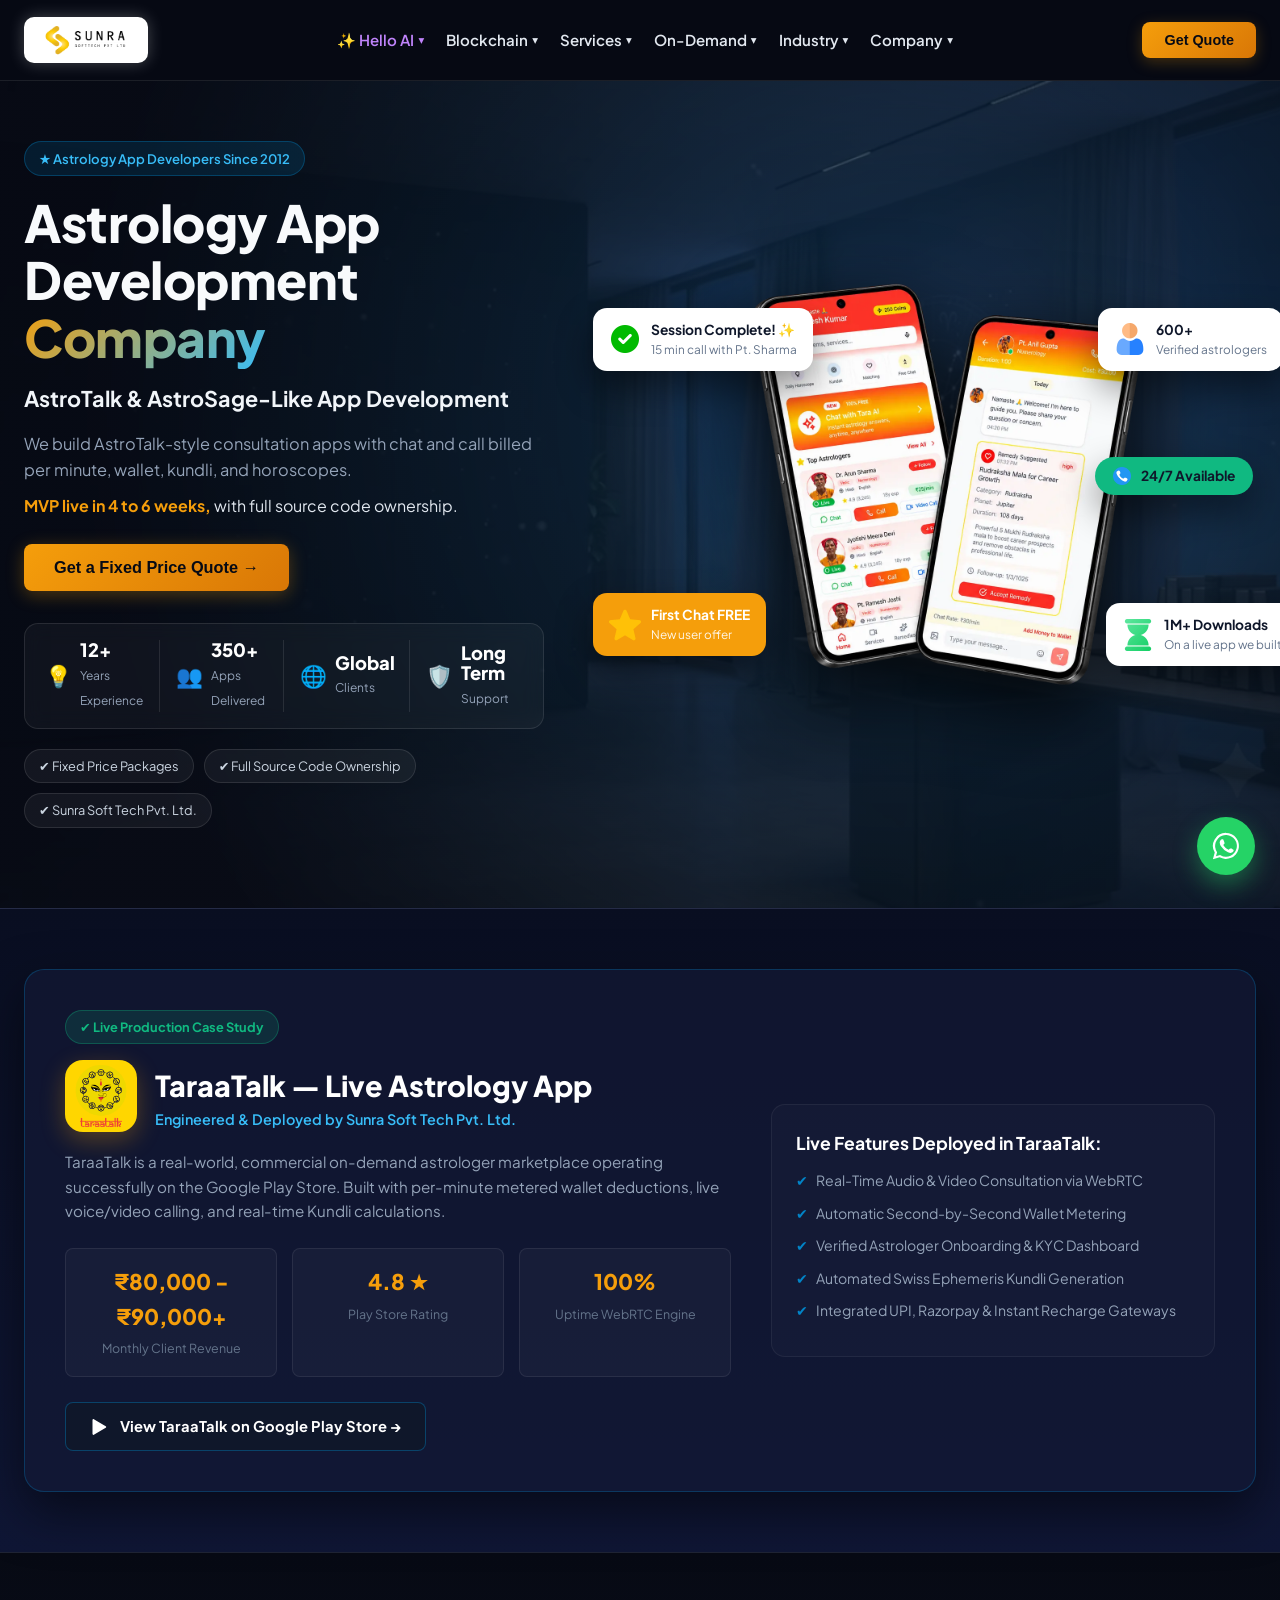
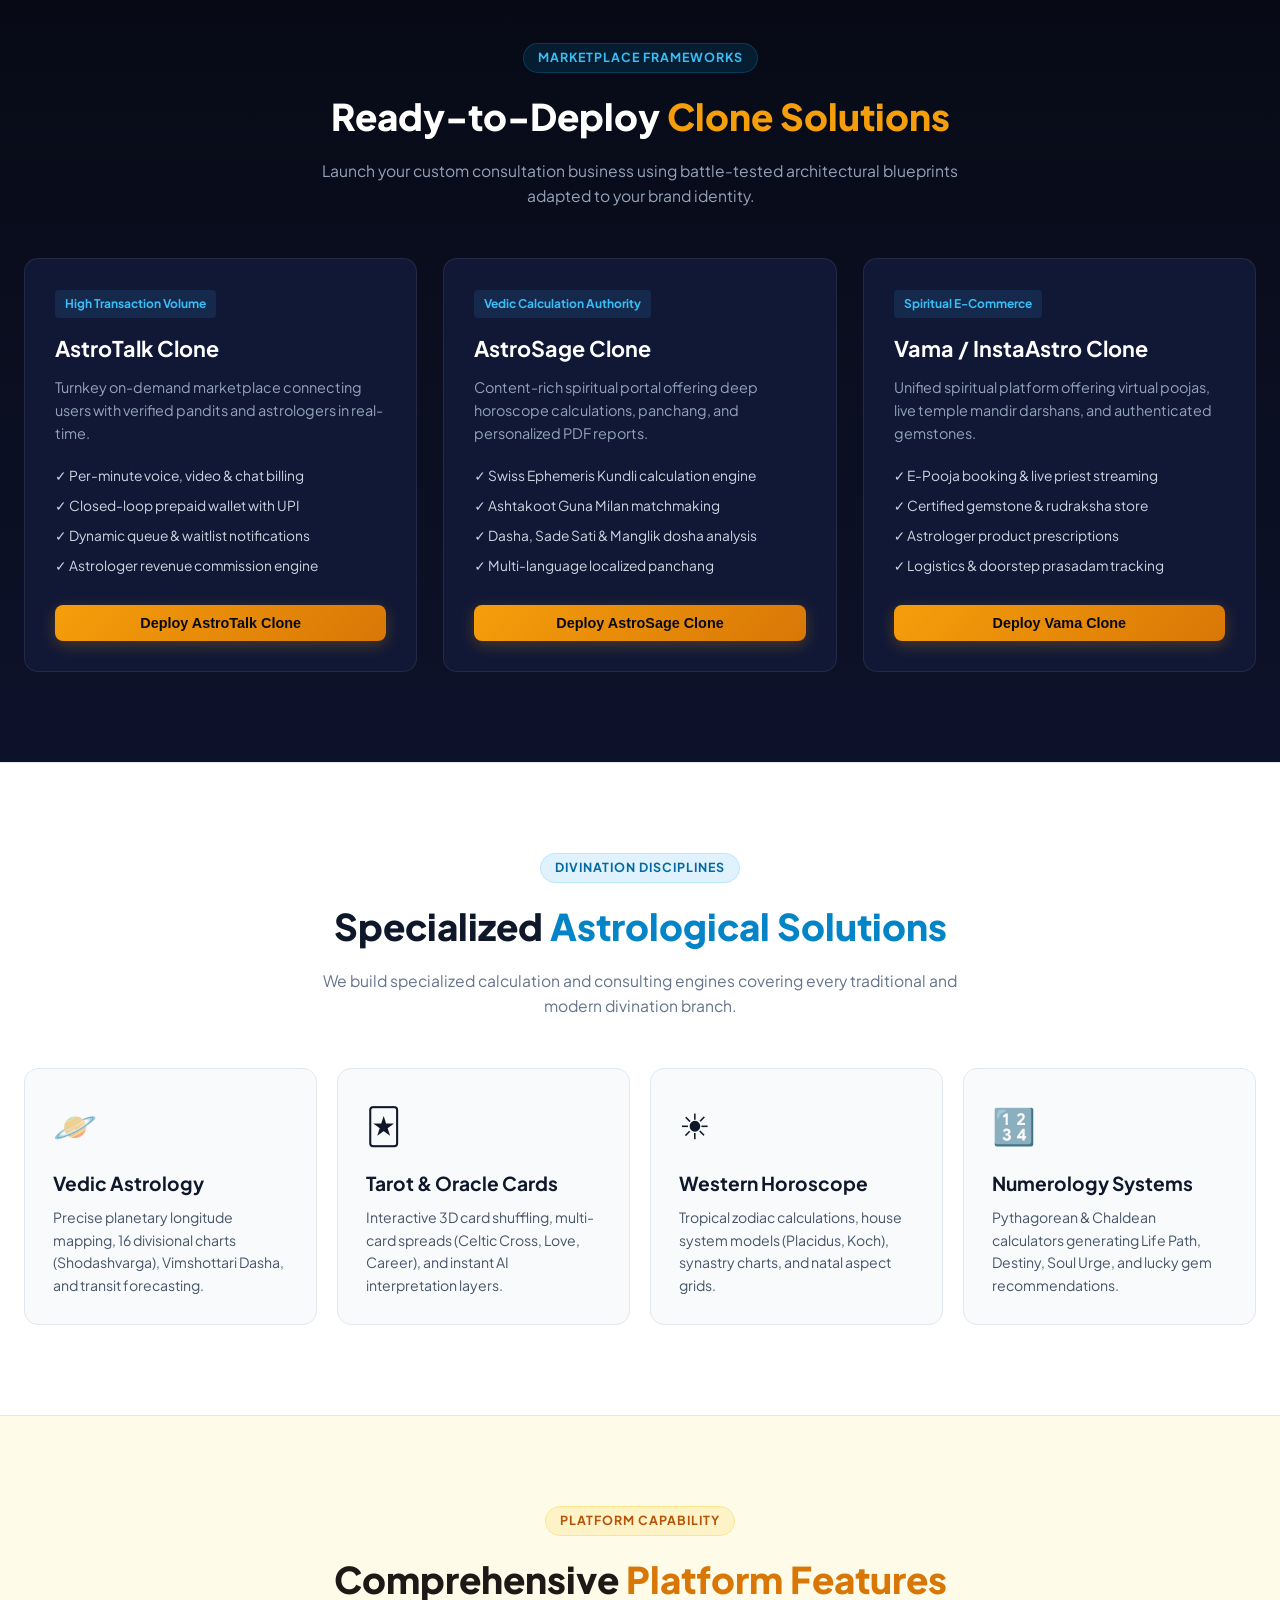
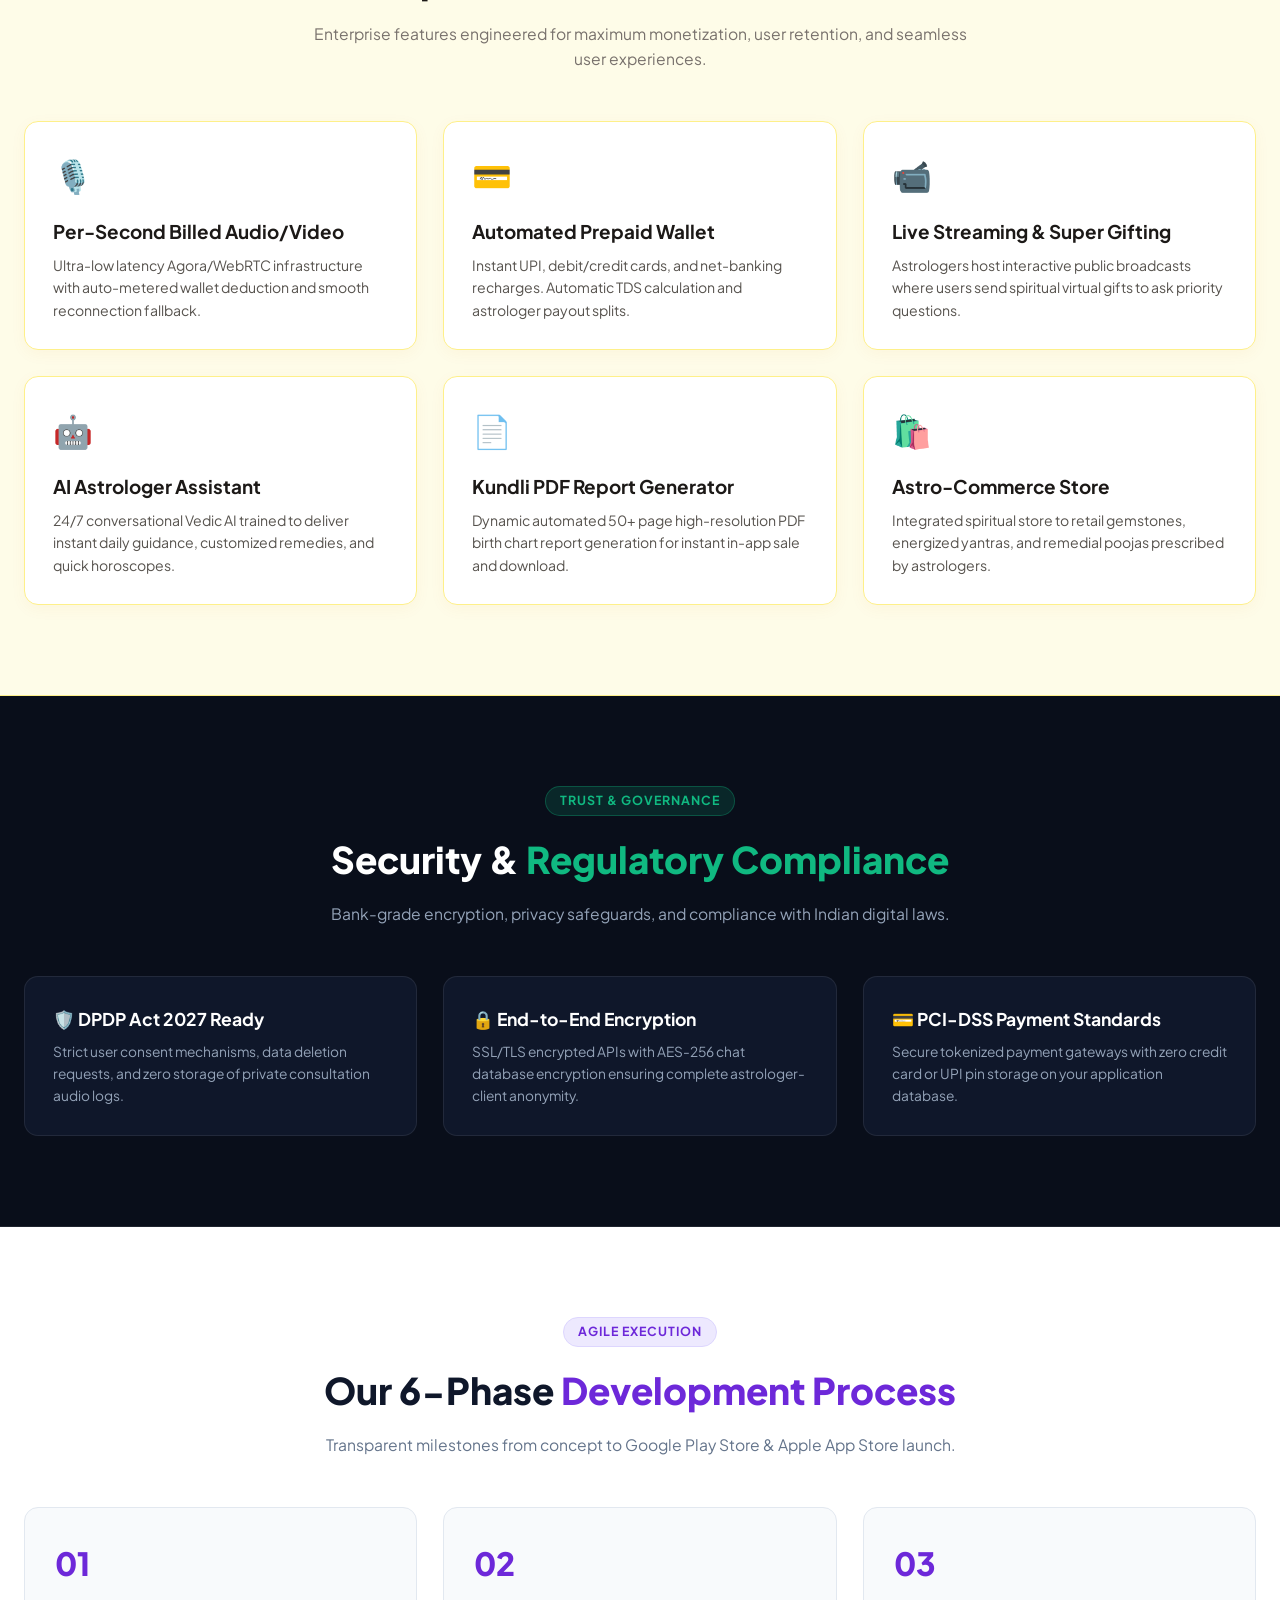
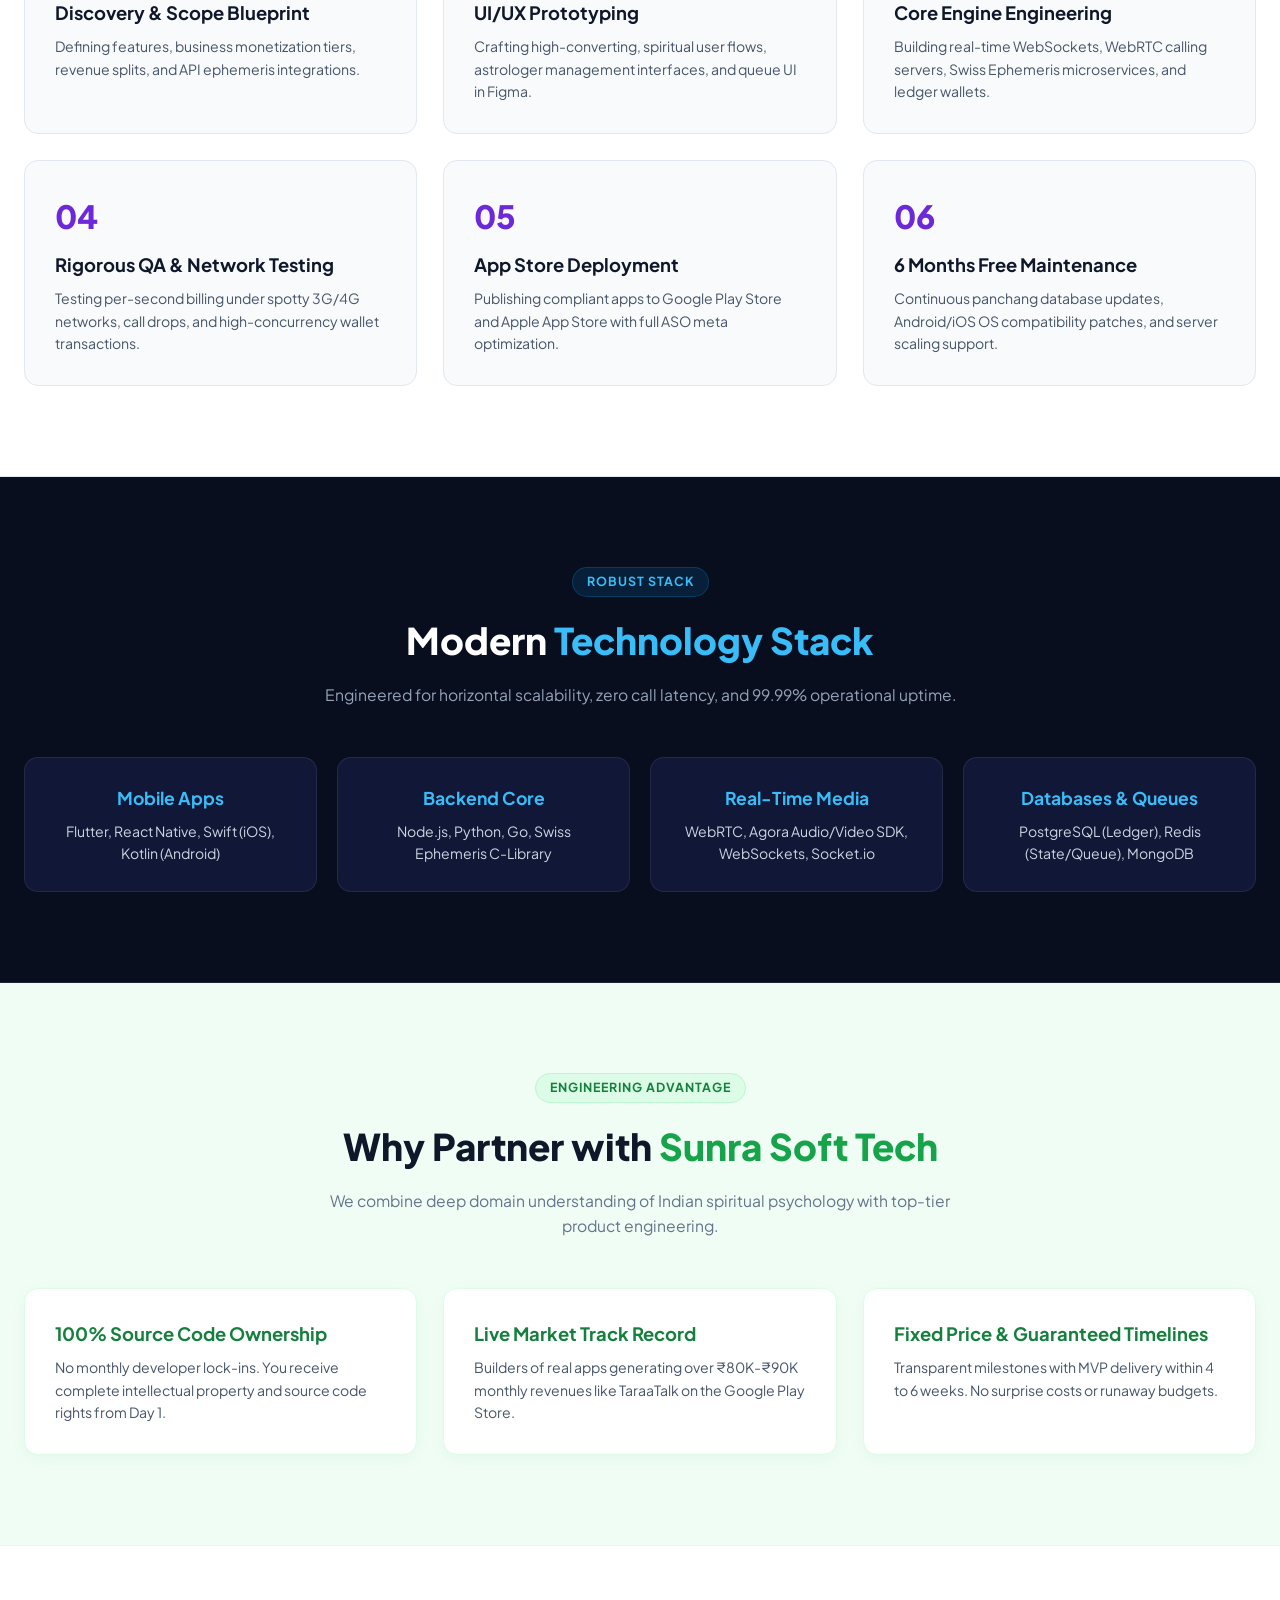
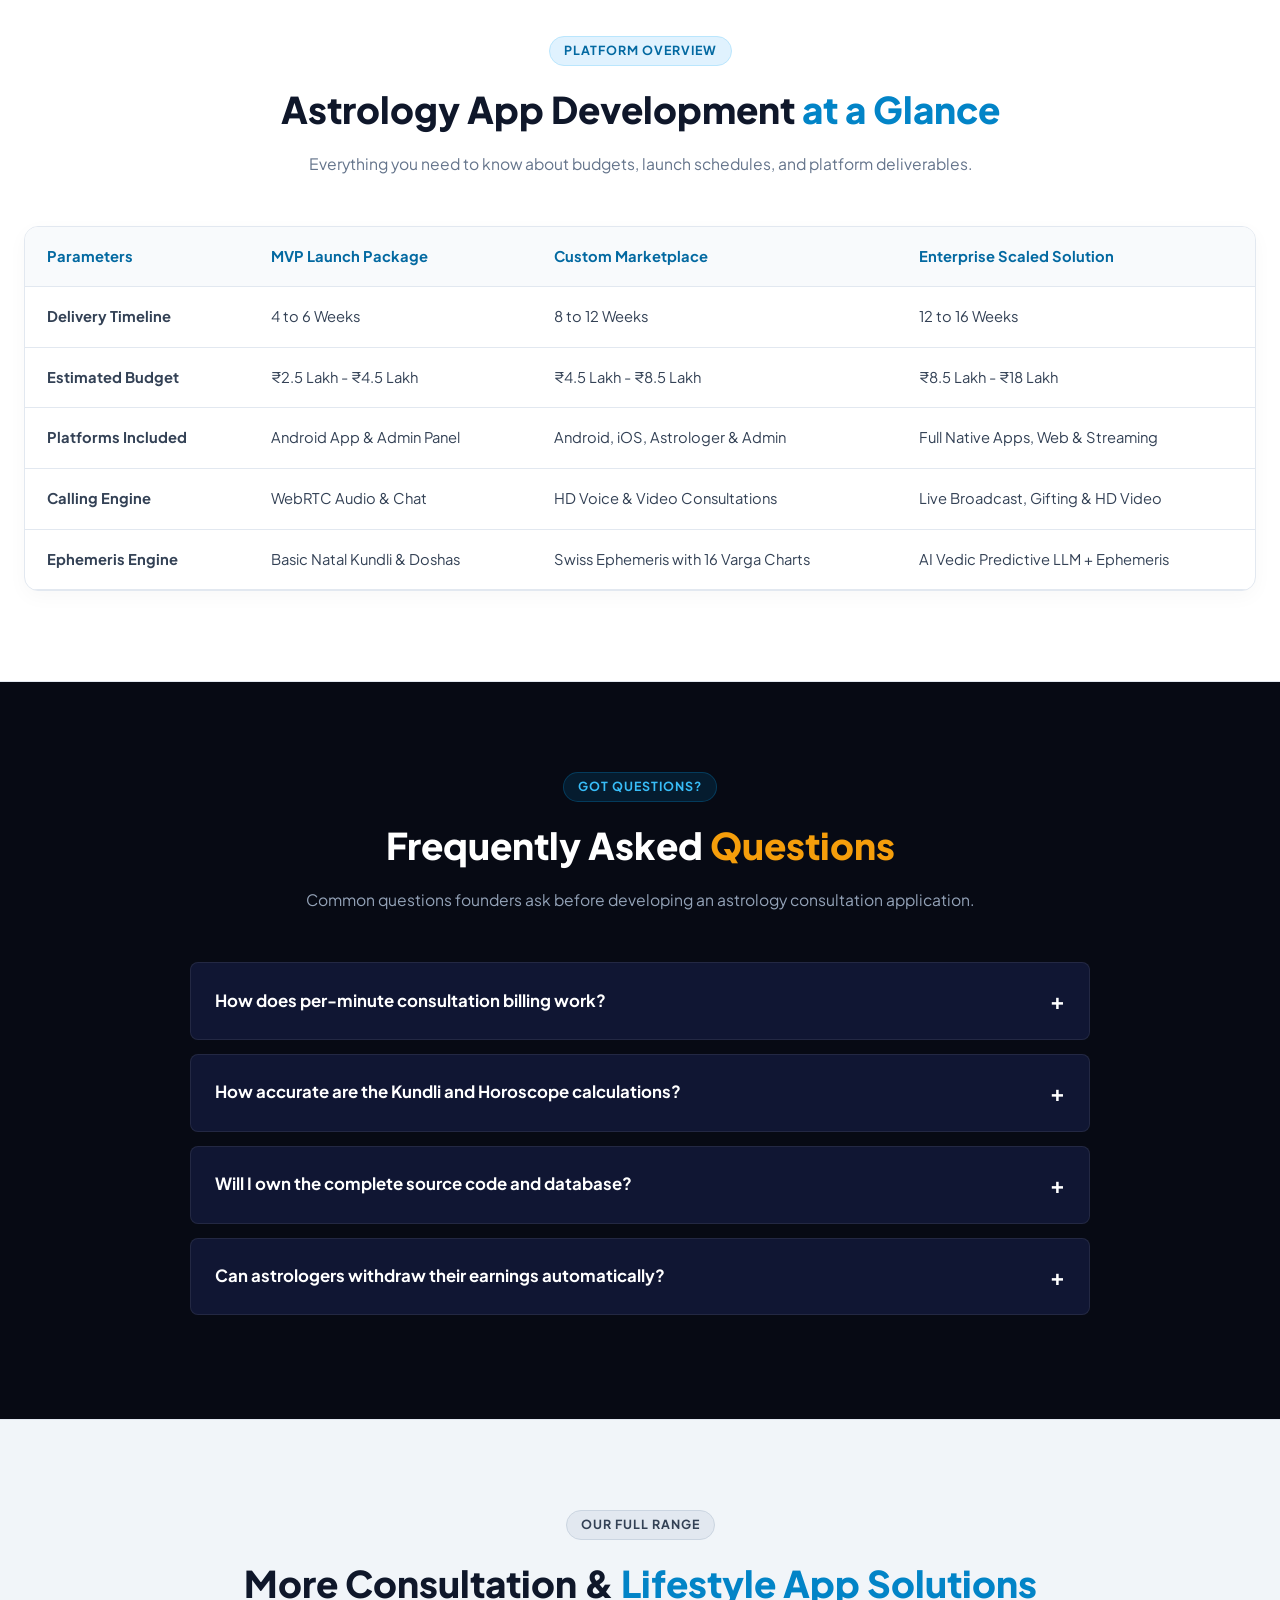
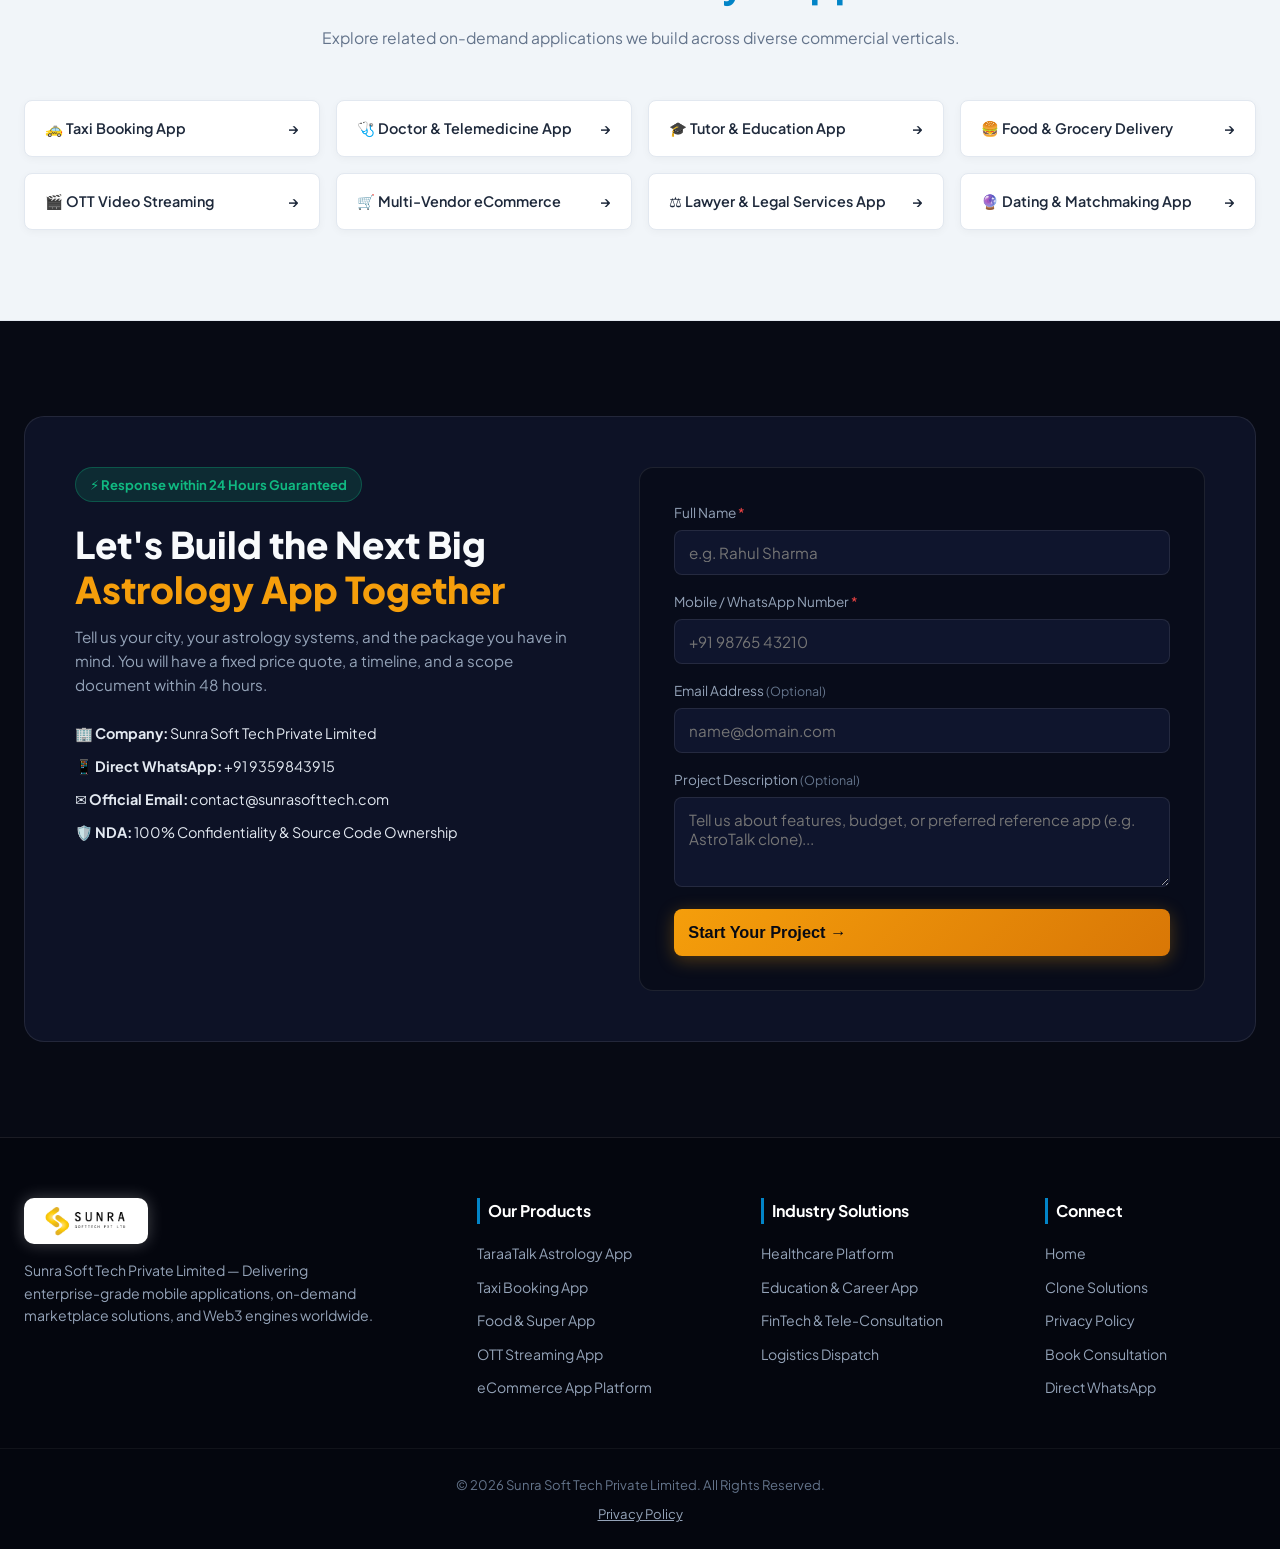
==== index.html @ 7f7f6e66 "Add files via upload" ====
<!DOCTYPE html>
<html lang="en">
<head>
  <meta charset="UTF-8">
  <meta name="viewport" content="width=device-width, initial-scale=1.0">
  <title>Astrology App Development Company | Sunra Soft Tech Pvt. Ltd.</title>
  <meta name="description" content="Sunra Soft Tech builds turnkey AstroTalk & AstroSage-like apps with real-time chat, call billed per minute, kundli calculations, and wallet integration. Builders of TaraaTalk live app.">
  <link rel="icon" type="image/x-icon" href="images/favicon.ico">
  <link rel="preconnect" href="https://fonts.googleapis.com">
  <link rel="preconnect" href="https://fonts.gstatic.com" crossorigin>
  <link href="https://fonts.googleapis.com/css2?family=Plus+Jakarta+Sans:wght@400;500;600;700;800&display=swap" rel="stylesheet">
  <!-- External CSS Linked -->
  <link rel="stylesheet" href="style.css">
</head>
<body>

  <!-- Floating WhatsApp (+91 9359843915) -->
  <a href="https://wa.me/919359843915?text=Hello%20Sunra%20Soft%20Tech,%20I%20am%20interested%20in%20Astrology%20App%20Development" 
     class="whatsapp-float" target="_blank" rel="noopener noreferrer" title="Chat on WhatsApp">
    <svg class="wa-svg" width="30" height="30" viewBox="0 0 32 32">
      <path d="M16 2a13.9 13.9 0 0 0-12 21L2 30l7.2-1.9A13.9 13.9 0 1 0 16 2zm0 25.5a11.5 11.5 0 0 1-5.9-1.6l-.4-.3-4.4 1.2 1.2-4.2-.3-.5A11.6 11.6 0 1 1 16 27.5zm6.4-8.6c-.3-.2-2-.1-2.3.1s-.6.3-.9.6-.5.4-.8.1a10.2 10.2 0 0 1-3-1.9 11.3 11.3 0 0 1-2.1-2.6c-.2-.4 0-.6.2-.8l.5-.6c.2-.2.3-.4.4-.6a.9.9 0 0 0 0-.8c-.1-.2-.9-2.2-1.2-3s-.6-.7-.9-.7h-.7a1.4 1.4 0 0 0-1 .5 4.3 4.3 0 0 0-1.3 3.2 7.6 7.6 0 0 0 1.6 4.1 17.5 17.5 0 0 0 6.7 5.9c2.8 1.2 3.4 1 4 .9a3.4 3.4 0 0 0 2.3-1.6 2.8 2.8 0 0 0 .2-1.6c-.2-.2-.5-.3-.8-.5z"/>
    </svg>
  </a>

  <!-- Header with Mobile Responsive Navigation -->
  <header class="site-header">
    <div class="container header-container">
      
      <!-- Top Logo (Returns to index.html) -->
      <a href="index.html" class="logo-link" title="Sunra Soft Tech Pvt. Ltd. Home">
        <div class="logo-box">
          <img src="images/sunra-logo.webp" alt="Sunra Soft Tech Pvt Ltd" class="brand-logo">
        </div>
      </a>

      <!-- Main Navigation with Direct Links -->
      <nav class="main-nav" id="mainNav">
        <ul class="nav-list">
          
          <!-- Menu 1: Hello AI -->
          <li class="nav-item has-mega">
            <a href="javascript:void(0)" class="nav-link special-ai" onclick="toggleSubMenu(this)">✨ Hello AI <span class="arrow">▾</span></a>
            <div class="mega-dropdown">
              <div class="mega-left">
                <div class="mega-title-bar">
                  <span class="icon-circle">✨</span>
                  <div>
                    <h4>AI Development Services</h4>
                    <p>Next-Gen Predictive & Generative AI</p>
                  </div>
                </div>
                <div class="mega-links-grid-2">
                  <a href="#specialized" class="mega-cell" onclick="closeMobileMenu()">✦ AI Kundli Prediction</a>
                  <a href="#specialized" class="mega-cell" onclick="closeMobileMenu()">💬 AI Astrologer Chatbot</a>
                  <a href="#specialized" class="mega-cell" onclick="closeMobileMenu()">🧠 Generative AI Horoscope</a>
                  <a href="#specialized" class="mega-cell" onclick="closeMobileMenu()">🤖 Automated Transit Agents</a>
                  <a href="#specialized" class="mega-cell" onclick="closeMobileMenu()">⚡ AI Voice Consultation</a>
                  <a href="#specialized" class="mega-cell" onclick="closeMobileMenu()">📊 Predictive Astro Analytics</a>
                </div>
              </div>
              <div class="mega-sidebar-dark">
                <div class="side-head">
                  <span class="side-ico">🧠</span>
                  <div>
                    <h5>AI Engineering</h5>
                    <p>Vedic Model Training</p>
                  </div>
                </div>
                <div class="side-badge-list">
                  <div class="side-pill"><strong>LLM</strong> Trained on Vedic Shastras</div>
                  <div class="side-pill"><strong>Zero Lag</strong> Swiss Ephemeris API</div>
                </div>
                <button onclick="openModal()" class="btn-quote" style="text-align:center;">Explore AI Tech →</button>
              </div>
            </div>
          </li>

          <!-- Menu 2: Blockchain -->
          <li class="nav-item has-mega">
            <a href="javascript:void(0)" class="nav-link" onclick="toggleSubMenu(this)">Blockchain <span class="arrow">▾</span></a>
            <div class="mega-dropdown">
              <div class="mega-left">
                <div class="mega-title-bar">
                  <span class="icon-circle gold-bg">🪙</span>
                  <div>
                    <h4>Blockchain & Web3</h4>
                    <p>Secure Ledger & Crypto Wallets</p>
                  </div>
                </div>
                <div class="mega-links-grid-2">
                  <a href="https://sunrasofttech.com/product/consultancy-website" target="_blank" class="mega-cell">💳 Crypto Exchange Dev</a>
                  <a href="https://sunrasofttech.com/product/consultancy-website" target="_blank" class="mega-cell">🔑 Decentralized Wallets</a>
                  <a href="https://sunrasofttech.com/product/consultancy-website" target="_blank" class="mega-cell">🎨 NFT Marketplaces</a>
                  <a href="https://sunrasofttech.com/product/consultancy-website" target="_blank" class="mega-cell">📜 Smart Contracts Audit</a>
                </div>
              </div>
              <div class="mega-sidebar-dark">
                <div class="side-head">
                  <span class="side-ico">🪙</span>
                  <div>
                    <h5>Web3 Ready</h5>
                    <p>Future of Finance</p>
                  </div>
                </div>
                <div class="side-badge-list">
                  <div class="side-pill"><strong>Multi-Chain</strong> ETH, BSC, Solana</div>
                  <div class="side-pill"><strong>Bank-Grade</strong> VAPT Security</div>
                </div>
                <button onclick="openModal()" class="btn-primary" style="font-size:0.85rem; padding:8px 16px;">Build With Web3 →</button>
              </div>
            </div>
          </li>

          <!-- Menu 3: Services -->
          <li class="nav-item has-mega">
            <a href="javascript:void(0)" class="nav-link" onclick="toggleSubMenu(this)">Services <span class="arrow">▾</span></a>
            <div class="mega-dropdown">
              <div class="services-nav-col">
                <div class="svc-nav-item active">Custom App Development ›</div>
                <div class="svc-nav-item">Software Engineering ›</div>
                <div class="svc-nav-item">Web Architecture ›</div>
              </div>
              <div class="services-content-col">
                <h4>Custom Application Suites</h4>
                <div class="mega-links-grid-2">
                  <a href="#clones" class="mega-cell" onclick="closeMobileMenu()">📱 <div><strong>Mobile App</strong><span>iOS & Android</span></div></a>
                  <a href="#taraatalk" class="mega-cell" onclick="closeMobileMenu()">🔮 <div><strong>Astrology App</strong><span>AstroTalk Clone</span></div></a>
                  <a href="https://sunrasofttech.com/product/cab-booking-app-ka-business-model" target="_blank" class="mega-cell">🚕 <div><strong>Taxi Booking</strong><span>Real-time GPS</span></div></a>
                  <a href="https://sunrasofttech.com/product/super-app" target="_blank" class="mega-cell">🍔 <div><strong>Super App</strong><span>Delivery & Services</span></div></a>
                </div>
              </div>
            </div>
          </li>

          <!-- Menu 4: On-Demand (Direct Live Links) -->
          <li class="nav-item has-mega">
            <a href="javascript:void(0)" class="nav-link" onclick="toggleSubMenu(this)">On-Demand <span class="arrow">▾</span></a>
            <div class="mega-dropdown">
              <div class="services-nav-col">
                <div class="svc-nav-item active">Live Solutions ›</div>
              </div>
              <div class="services-content-col">
                <h4>On-Demand Marketplace Systems</h4>
                <div class="mega-links-grid-2">
                  <a href="https://play.google.com/store/apps/details?id=com.taraatalk.taraatalk_app" target="_blank" class="mega-cell">🔮 AstroTalk Apps (TaraaTalk)</a>
                  <a href="https://sunrasofttech.com/product/cab-booking-app-ka-business-model" target="_blank" class="mega-cell">🚕 Taxi Booking App</a>
                  <a href="https://sunrasofttech.com/product/super-app" target="_blank" class="mega-cell">🍔 Food Delivery App</a>
                  <a href="https://sunrasofttech.com/product/super-app" target="_blank" class="mega-cell">📦 Logistics Super App</a>
                  <a href="https://sunrasofttech.com/product/consultancy-website" target="_blank" class="mega-cell">🩺 Tele Consultation Portal</a>
                  <a href="https://sunrasofttech.com/product/3rd-product" target="_blank" class="mega-cell">🎬 OTT Streaming App</a>
                </div>
              </div>
            </div>
          </li>

          <!-- Menu 5: Industry (Direct Live Links) -->
          <li class="nav-item has-mega">
            <a href="javascript:void(0)" class="nav-link" onclick="toggleSubMenu(this)">Industry <span class="arrow">▾</span></a>
            <div class="mega-dropdown">
              <div class="mega-left full-width">
                <div class="mega-title-bar">
                  <span class="icon-circle cyan-bg">🌐</span>
                  <div>
                    <h4>Industry Verticals We Serve</h4>
                    <p>Battle-Tested Commercial Platforms</p>
                  </div>
                </div>
                <div class="industry-grid">
                  <a href="https://play.google.com/store/apps/details?id=com.taraatalk.taraatalk_app" target="_blank" class="ind-item">🔮 Astrology (TaraaTalk)</a>
                  <a href="https://sunrasofttech.com/product/fruit-hub-app" target="_blank" class="ind-item">🩺 Healthcare (Fruit Hub)</a>
                  <a href="https://sunrasofttech.com/product/job-search-app" target="_blank" class="ind-item">🎓 Education & Jobs</a>
                  <a href="https://sunrasofttech.com/product/meesho-jaisa-app-kaise-banaye" target="_blank" class="ind-item">🛒 eCommerce (Meesho Clone)</a>
                  <a href="https://sunrasofttech.com/product/consultancy-website" target="_blank" class="ind-item">🏛️ FinTech & Consulting</a>
                  <a href="https://sunrasofttech.com/product/super-app" target="_blank" class="ind-item">🚚 Logistics & Delivery</a>
                  <a href="https://sunrasofttech.com/product/3rd-product" target="_blank" class="ind-item">🎬 OTT Media Platform</a>
                  <a href="https://sunrasofttech.com/product/cab-booking-app-ka-business-model" target="_blank" class="ind-item">🚗 Mobility & Taxi</a>
                </div>
              </div>
            </div>
          </li>

          <!-- Menu 6: Company -->
          <li class="nav-item has-mega">
            <a href="javascript:void(0)" class="nav-link" onclick="toggleSubMenu(this)">Company <span class="arrow">▾</span></a>
            <div class="mega-dropdown">
              <div class="mega-left">
                <div class="mega-title-bar">
                  <span class="icon-circle">🏢</span>
                  <div>
                    <h4>About Sunra Soft Tech</h4>
                    <p>Engineering Digital Success</p>
                  </div>
                </div>
                <div class="mega-links-grid-2">
                  <a href="#taraatalk" class="mega-cell" onclick="closeMobileMenu()">👥 <div><strong>Live Case Studies</strong><span>TaraaTalk success</span></div></a>
                  <a href="#process" class="mega-cell" onclick="closeMobileMenu()">🚀 <div><strong>How We Work</strong><span>Agile process</span></div></a>
                  <a href="#why-sunra" class="mega-cell" onclick="closeMobileMenu()">🌟 <div><strong>Why Us</strong><span>Core advantages</span></div></a>
                  <a href="#consultation" class="mega-cell" onclick="closeMobileMenu()">📁 <div><strong>Contact Architects</strong><span>Direct technical talk</span></div></a>
                </div>
              </div>
              <div class="mega-sidebar-dark">
                <div class="company-stat-card"><h3>350+</h3><span>Apps Delivered</span></div>
                <div class="company-stat-card"><h3>₹90K+</h3><span>Monthly Client Rev</span></div>
                <div class="company-stat-card"><h3>12+</h3><span>Years Experience</span></div>
              </div>
            </div>
          </li>

        </ul>
      </nav>

      <!-- Right Action Area -->
      <div class="header-right">
        <button onclick="openModal()" class="btn btn-quote">Get Quote</button>
        <button class="mobile-menu-btn" onclick="toggleMobileMenu()" aria-label="Toggle Navigation">☰</button>
      </div>

    </div>
  </header>

  <!-- Hero Section -->
  <main>
    <section class="hero-section">
      <!-- Ambient WebM Video Layer -->
      <div class="hero-video-container">
        <video class="hero-video-bg" autoplay muted loop playsinline preload="auto">
          <source src="images/astrology-bg.webm" type="video/webm">
          <source src="images/astrology-bg.mp4" type="video/mp4">
        </video>
        <div class="hero-video-overlay"></div>
      </div>

      <div class="container hero-grid">
        <div class="hero-text">
          <div class="badge-pill">★ Astrology App Developers Since 2012</div>
          <h1 class="hero-title">
            Astrology App<br>
            Development<br>
            <span>Company</span>
          </h1>
          <h2 class="hero-subtitle">AstroTalk & AstroSage-Like App Development</h2>
          <p class="hero-desc">
            We build AstroTalk-style consultation apps with chat and call billed per minute, wallet, kundli, and horoscopes.
          </p>
          <p class="hero-highlight">
            <strong>MVP live in 4 to 6 weeks,</strong> with full source code ownership.
          </p>

          <div class="hero-cta-wrap">
            <button onclick="openModal()" class="btn btn-primary btn-lg">
              Get a Fixed Price Quote &rarr;
            </button>
          </div>

          <div class="hero-stats-box">
            <div class="stat-col">
              <div class="stat-icon">💡</div>
              <div class="stat-data"><strong>12+</strong><span>Years Experience</span></div>
            </div>
            <div class="stat-col">
              <div class="stat-icon">👥</div>
              <div class="stat-data"><strong>350+</strong><span>Apps Delivered</span></div>
            </div>
            <div class="stat-col">
              <div class="stat-icon">🌐</div>
              <div class="stat-data"><strong>Global</strong><span>Clients</span></div>
            </div>
            <div class="stat-col">
              <div class="stat-icon">🛡️</div>
              <div class="stat-data"><strong>Long Term</strong><span>Support</span></div>
            </div>
          </div>

          <div class="hero-check-tags">
            <span class="check-tag">✔ Fixed Price Packages</span>
            <span class="check-tag">✔ Full Source Code Ownership</span>
            <span class="check-tag">✔ Sunra Soft Tech Pvt. Ltd.</span>
          </div>
        </div>

        <!-- Phone Mockup Container -->
        <div class="hero-mockup-wrapper">
          <div class="mockup-inner">
            <img src="images/app-mockup.webp" alt="Astrology App Mockup" class="phone-mockup-img">

            <div class="float-badge badge-top-left">
              <img src="images/check.webp" alt="Check" class="badge-icon">
              <div class="badge-text"><span class="badge-bold">Session Complete! ✨</span><span class="badge-sub">15 min call with Pt. Sharma</span></div>
            </div>

            <div class="float-badge badge-top-right">
              <img src="images/user.webp" alt="User" class="badge-icon">
              <div class="badge-text"><span class="badge-bold">600+</span><span class="badge-sub">Verified astrologers</span></div>
            </div>

            <div class="float-badge badge-mid-right">
              <img src="images/call.webp" alt="Call" class="badge-icon-sm">
              <span class="badge-bold text-white">24/7 Available</span>
            </div>

            <div class="float-badge badge-bottom-right">
              <img src="images/hour-glass.webp" alt="Hourglass" class="badge-icon">
              <div class="badge-text"><span class="badge-bold">1M+ Downloads</span><span class="badge-sub">On a live app we built</span></div>
            </div>

            <div class="float-badge badge-bottom-left">
              <img src="images/star (1).webp" alt="Star" class="badge-icon">
              <div class="badge-text"><span class="badge-bold">First Chat FREE</span><span class="badge-sub">New user offer</span></div>
            </div>
          </div>
        </div>
      </div>
    </section>

    <!-- PROVEN LIVE SUCCESS: TARATALK APP CASE STUDY -->
    <section id="taraatalk" class="taraatalk-case-study">
      <div class="container">
        <div class="case-study-card">
          <div class="case-study-content">
            <span class="tag-verified">✔ Live Production Case Study</span>
            <div class="case-study-header">
              <img src="images/taraatalk-logo.webp" alt="TaraaTalk App Logo" class="taraatalk-logo-img">
              <div>
                <h3>TaraaTalk — Live Astrology App</h3>
                <p>Engineered & Deployed by Sunra Soft Tech Pvt. Ltd.</p>
              </div>
            </div>
            <p style="color: #94a3b8; font-size: 0.95rem;">
              TaraaTalk is a real-world, commercial on-demand astrologer marketplace operating successfully on the Google Play Store. Built with per-minute metered wallet deductions, live voice/video calling, and real-time Kundli calculations.
            </p>

            <div class="case-metrics-grid">
              <div class="metric-box">
                <strong>₹80,000 - ₹90,000+</strong>
                <span>Monthly Client Revenue</span>
              </div>
              <div class="metric-box">
                <strong>4.8 ★</strong>
                <span>Play Store Rating</span>
              </div>
              <div class="metric-box">
                <strong>100%</strong>
                <span>Uptime WebRTC Engine</span>
              </div>
            </div>

            <a href="https://play.google.com/store/apps/details?id=com.taraatalk.taraatalk_app" target="_blank" rel="noopener noreferrer" class="btn-playstore">
              <svg width="20" height="20" viewBox="0 0 24 24" fill="currentColor"><path d="M3 20.5v-17c0-.83.94-1.3 1.6-.8l14.3 8.5c.7.4.7 1.4 0 1.8L4.6 21.3c-.66.5-1.6.03-1.6-.8z"/></svg>
              View TaraaTalk on Google Play Store &rarr;
            </a>
          </div>

          <div class="case-study-preview">
            <h4>Live Features Deployed in TaraaTalk:</h4>
            <ul class="case-features-list">
              <li><span>✔</span> Real-Time Audio & Video Consultation via WebRTC</li>
              <li><span>✔</span> Automatic Second-by-Second Wallet Metering</li>
              <li><span>✔</span> Verified Astrologer Onboarding & KYC Dashboard</li>
              <li><span>✔</span> Automated Swiss Ephemeris Kundli Generation</li>
              <li><span>✔</span> Integrated UPI, Razorpay & Instant Recharge Gateways</li>
            </ul>
          </div>
        </div>
      </div>
    </section>

    <!-- SECTION 1: CLONE SOLUTIONS (Rich Royal Indigo Dark Theme) -->
    <section id="clones" class="section-padding section-clones">
      <div class="container">
        <div class="section-title">
          <span class="pill-tag">Marketplace Frameworks</span>
          <h2>Ready-to-Deploy <span style="color: var(--primary);">Clone Solutions</span></h2>
          <p>Launch your custom consultation business using battle-tested architectural blueprints adapted to your brand identity.</p>
        </div>

        <div class="grid-3">
          <div class="clone-card">
            <div>
              <span class="badge-model">High Transaction Volume</span>
              <h3>AstroTalk Clone</h3>
              <p>Turnkey on-demand marketplace connecting users with verified pandits and astrologers in real-time.</p>
              <ul>
                <li>✓ Per-minute voice, video & chat billing</li>
                <li>✓ Closed-loop prepaid wallet with UPI</li>
                <li>✓ Dynamic queue & waitlist notifications</li>
                <li>✓ Astrologer revenue commission engine</li>
              </ul>
            </div>
            <button onclick="openModal()" class="btn-quote" style="margin-top:20px; width:100%; text-align:center;">Deploy AstroTalk Clone</button>
          </div>

          <div class="clone-card">
            <div>
              <span class="badge-model">Vedic Calculation Authority</span>
              <h3>AstroSage Clone</h3>
              <p>Content-rich spiritual portal offering deep horoscope calculations, panchang, and personalized PDF reports.</p>
              <ul>
                <li>✓ Swiss Ephemeris Kundli calculation engine</li>
                <li>✓ Ashtakoot Guna Milan matchmaking</li>
                <li>✓ Dasha, Sade Sati & Manglik dosha analysis</li>
                <li>✓ Multi-language localized panchang</li>
              </ul>
            </div>
            <button onclick="openModal()" class="btn-quote" style="margin-top:20px; width:100%; text-align:center;">Deploy AstroSage Clone</button>
          </div>

          <div class="clone-card">
            <div>
              <span class="badge-model">Spiritual E-Commerce</span>
              <h3>Vama / InstaAstro Clone</h3>
              <p>Unified spiritual platform offering virtual poojas, live temple mandir darshans, and authenticated gemstones.</p>
              <ul>
                <li>✓ E-Pooja booking & live priest streaming</li>
                <li>✓ Certified gemstone & rudraksha store</li>
                <li>✓ Astrologer product prescriptions</li>
                <li>✓ Logistics & doorstep prasadam tracking</li>
              </ul>
            </div>
            <button onclick="openModal()" class="btn-quote" style="margin-top:20px; width:100%; text-align:center;">Deploy Vama Clone</button>
          </div>
        </div>
      </div>
    </section>

    <!-- SECTION 2: SPECIALIZED SOLUTIONS (Crisp Clean White / Light Theme) -->
    <section id="specialized" class="section-padding section-specialized-light">
      <div class="container">
        <div class="section-title">
          <span class="pill-tag">Divination Disciplines</span>
          <h2>Specialized <span>Astrological Solutions</span></h2>
          <p>We build specialized calculation and consulting engines covering every traditional and modern divination branch.</p>
        </div>

        <div class="grid-4">
          <div class="spec-card-light">
            <span class="spec-icon">🪐</span>
            <h3>Vedic Astrology</h3>
            <p>Precise planetary longitude mapping, 16 divisional charts (Shodashvarga), Vimshottari Dasha, and transit forecasting.</p>
          </div>

          <div class="spec-card-light">
            <span class="spec-icon">🃏</span>
            <h3>Tarot & Oracle Cards</h3>
            <p>Interactive 3D card shuffling, multi-card spreads (Celtic Cross, Love, Career), and instant AI interpretation layers.</p>
          </div>

          <div class="spec-card-light">
            <span class="spec-icon">☀️</span>
            <h3>Western Horoscope</h3>
            <p>Tropical zodiac calculations, house system models (Placidus, Koch), synastry charts, and natal aspect grids.</p>
          </div>

          <div class="spec-card-light">
            <span class="spec-icon">🔢</span>
            <h3>Numerology Systems</h3>
            <p>Pythagorean & Chaldean calculators generating Life Path, Destiny, Soul Urge, and lucky gem recommendations.</p>
          </div>
        </div>
      </div>
    </section>

    <!-- SECTION 3: COMPREHENSIVE FEATURES (Soft Warm Cream / Spiritual Theme) -->
    <section id="features" class="section-padding section-features-warm">
      <div class="container">
        <div class="section-title">
          <span class="pill-tag">Platform Capability</span>
          <h2>Comprehensive <span>Platform Features</span></h2>
          <p>Enterprise features engineered for maximum monetization, user retention, and seamless user experiences.</p>
        </div>

        <div class="grid-3">
          <div class="feat-card-warm">
            <div class="feat-icon">🎙️</div>
            <h3>Per-Second Billed Audio/Video</h3>
            <p>Ultra-low latency Agora/WebRTC infrastructure with auto-metered wallet deduction and smooth reconnection fallback.</p>
          </div>

          <div class="feat-card-warm">
            <div class="feat-icon">💳</div>
            <h3>Automated Prepaid Wallet</h3>
            <p>Instant UPI, debit/credit cards, and net-banking recharges. Automatic TDS calculation and astrologer payout splits.</p>
          </div>

          <div class="feat-card-warm">
            <div class="feat-icon">📹</div>
            <h3>Live Streaming & Super Gifting</h3>
            <p>Astrologers host interactive public broadcasts where users send spiritual virtual gifts to ask priority questions.</p>
          </div>

          <div class="feat-card-warm">
            <div class="feat-icon">🤖</div>
            <h3>AI Astrologer Assistant</h3>
            <p>24/7 conversational Vedic AI trained to deliver instant daily guidance, customized remedies, and quick horoscopes.</p>
          </div>

          <div class="feat-card-warm">
            <div class="feat-icon">📄</div>
            <h3>Kundli PDF Report Generator</h3>
            <p>Dynamic automated 50+ page high-resolution PDF birth chart report generation for instant in-app sale and download.</p>
          </div>

          <div class="feat-card-warm">
            <div class="feat-icon">🛍️</div>
            <h3>Astro-Commerce Store</h3>
            <p>Integrated spiritual store to retail gemstones, energized yantras, and remedial poojas prescribed by astrologers.</p>
          </div>
        </div>
      </div>
    </section>

    <!-- SECTION 4: SECURITY & COMPLIANCE (Deep Vault Slate) -->
    <section id="security" class="section-padding section-security-slate">
      <div class="container">
        <div class="section-title">
          <span class="pill-tag">Trust & Governance</span>
          <h2>Security & <span style="color: #10b981;">Regulatory Compliance</span></h2>
          <p>Bank-grade encryption, privacy safeguards, and compliance with Indian digital laws.</p>
        </div>

        <div class="grid-3">
          <div class="sec-card-slate">
            <h4>🛡️ DPDP Act 2027 Ready</h4>
            <p>Strict user consent mechanisms, data deletion requests, and zero storage of private consultation audio logs.</p>
          </div>

          <div class="sec-card-slate">
            <h4>🔒 End-to-End Encryption</h4>
            <p>SSL/TLS encrypted APIs with AES-256 chat database encryption ensuring complete astrologer-client anonymity.</p>
          </div>

          <div class="sec-card-slate">
            <h4>💳 PCI-DSS Payment Standards</h4>
            <p>Secure tokenized payment gateways with zero credit card or UPI pin storage on your application database.</p>
          </div>
        </div>
      </div>
    </section>

    <!-- SECTION 5: OUR 6-PHASE PROCESS (Crisp White with Dynamic Interactive Hover) -->
    <section id="process" class="section-padding section-process-white">
      <div class="container">
        <div class="section-title">
          <span class="pill-tag">Agile Execution</span>
          <h2>Our 6-Phase <span>Development Process</span></h2>
          <p>Transparent milestones from concept to Google Play Store & Apple App Store launch.</p>
        </div>

        <div class="grid-3">
          <div class="step-box-interactive">
            <span class="step-num-interactive">01</span>
            <h4>Discovery & Scope Blueprint</h4>
            <p>Defining features, business monetization tiers, revenue splits, and API ephemeris integrations.</p>
          </div>

          <div class="step-box-interactive">
            <span class="step-num-interactive">02</span>
            <h4>UI/UX Prototyping</h4>
            <p>Crafting high-converting, spiritual user flows, astrologer management interfaces, and queue UI in Figma.</p>
          </div>

          <div class="step-box-interactive">
            <span class="step-num-interactive">03</span>
            <h4>Core Engine Engineering</h4>
            <p>Building real-time WebSockets, WebRTC calling servers, Swiss Ephemeris microservices, and ledger wallets.</p>
          </div>

          <div class="step-box-interactive">
            <span class="step-num-interactive">04</span>
            <h4>Rigorous QA & Network Testing</h4>
            <p>Testing per-second billing under spotty 3G/4G networks, call drops, and high-concurrency wallet transactions.</p>
          </div>

          <div class="step-box-interactive">
            <span class="step-num-interactive">05</span>
            <h4>App Store Deployment</h4>
            <p>Publishing compliant apps to Google Play Store and Apple App Store with full ASO meta optimization.</p>
          </div>

          <div class="step-box-interactive">
            <span class="step-num-interactive">06</span>
            <h4>6 Months Free Maintenance</h4>
            <p>Continuous panchang database updates, Android/iOS OS compatibility patches, and server scaling support.</p>
          </div>
        </div>
      </div>
    </section>

    <!-- SECTION 6: TECHNOLOGY STACK (Royal Dark Navy) -->
    <section id="tech-stack" class="section-padding section-tech-dark">
      <div class="container">
        <div class="section-title">
          <span class="pill-tag">Robust Stack</span>
          <h2>Modern <span style="color: #38bdf8;">Technology Stack</span></h2>
          <p>Engineered for horizontal scalability, zero call latency, and 99.99% operational uptime.</p>
        </div>

        <div class="grid-4">
          <div class="tech-card-interactive">
            <h4>Mobile Apps</h4>
            <p>Flutter, React Native, Swift (iOS), Kotlin (Android)</p>
          </div>

          <div class="tech-card-interactive">
            <h4>Backend Core</h4>
            <p>Node.js, Python, Go, Swiss Ephemeris C-Library</p>
          </div>

          <div class="tech-card-interactive">
            <h4>Real-Time Media</h4>
            <p>WebRTC, Agora Audio/Video SDK, WebSockets, Socket.io</p>
          </div>

          <div class="tech-card-interactive">
            <h4>Databases & Queues</h4>
            <p>PostgreSQL (Ledger), Redis (State/Queue), MongoDB</p>
          </div>
        </div>
      </div>
    </section>

    <!-- SECTION 7: WHY SUNRA SOFT TECH (Ice Green Tech Surface) -->
    <section id="why-sunra" class="section-padding section-why-ice">
      <div class="container">
        <div class="section-title">
          <span class="pill-tag">Engineering Advantage</span>
          <h2>Why Partner with <span>Sunra Soft Tech</span></h2>
          <p>We combine deep domain understanding of Indian spiritual psychology with top-tier product engineering.</p>
        </div>

        <div class="grid-3">
          <div class="why-card-ice">
            <h4>100% Source Code Ownership</h4>
            <p>No monthly developer lock-ins. You receive complete intellectual property and source code rights from Day 1.</p>
          </div>

          <div class="why-card-ice">
            <h4>Live Market Track Record</h4>
            <p>Builders of real apps generating over ₹80K-₹90K monthly revenues like TaraaTalk on the Google Play Store.</p>
          </div>

          <div class="why-card-ice">
            <h4>Fixed Price & Guaranteed Timelines</h4>
            <p>Transparent milestones with MVP delivery within 4 to 6 weeks. No surprise costs or runaway budgets.</p>
          </div>
        </div>
      </div>
    </section>

    <!-- SECTION 8: AT A GLANCE COMPARISON TABLE (Clean Pure White) -->
    <section id="glance" class="section-padding section-table-white">
      <div class="container">
        <div class="section-title">
          <span class="pill-tag">Platform Overview</span>
          <h2>Astrology App Development <span style="color: #0284c7;">at a Glance</span></h2>
          <p>Everything you need to know about budgets, launch schedules, and platform deliverables.</p>
        </div>

        <div class="table-container-light">
          <table>
            <thead>
              <tr>
                <th>Parameters</th>
                <th>MVP Launch Package</th>
                <th>Custom Marketplace</th>
                <th>Enterprise Scaled Solution</th>
              </tr>
            </thead>
            <tbody>
              <tr>
                <td><strong>Delivery Timeline</strong></td>
                <td>4 to 6 Weeks</td>
                <td>8 to 12 Weeks</td>
                <td>12 to 16 Weeks</td>
              </tr>
              <tr>
                <td><strong>Estimated Budget</strong></td>
                <td>₹2.5 Lakh - ₹4.5 Lakh</td>
                <td>₹4.5 Lakh - ₹8.5 Lakh</td>
                <td>₹8.5 Lakh - ₹18 Lakh</td>
              </tr>
              <tr>
                <td><strong>Platforms Included</strong></td>
                <td>Android App & Admin Panel</td>
                <td>Android, iOS, Astrologer & Admin</td>
                <td>Full Native Apps, Web & Streaming</td>
              </tr>
              <tr>
                <td><strong>Calling Engine</strong></td>
                <td>WebRTC Audio & Chat</td>
                <td>HD Voice & Video Consultations</td>
                <td>Live Broadcast, Gifting & HD Video</td>
              </tr>
              <tr>
                <td><strong>Ephemeris Engine</strong></td>
                <td>Basic Natal Kundli & Doshas</td>
                <td>Swiss Ephemeris with 16 Varga Charts</td>
                <td>AI Vedic Predictive LLM + Ephemeris</td>
              </tr>
            </tbody>
          </table>
        </div>
      </div>
    </section>

    <!-- SECTION 9: FAQS (INTERACTIVE ACCORDION - Dark Velvet) -->
    <section id="faqs" class="section-padding section-faq-dark">
      <div class="container">
        <div class="section-title">
          <span class="pill-tag">Got Questions?</span>
          <h2>Frequently Asked <span style="color: var(--primary);">Questions</span></h2>
          <p>Common questions founders ask before developing an astrology consultation application.</p>
        </div>

        <div class="faq-container">
          <div class="faq-item">
            <div class="faq-question" onclick="toggleFaq(this)">
              <span>How does per-minute consultation billing work?</span>
              <span class="faq-toggle">+</span>
            </div>
            <div class="faq-answer">
              When a user initiates an audio call, video call, or chat with an astrologer, our real-time websocket server verifies their wallet balance. The system automatically debits the user's wallet second-by-second at the astrologer's set rate (e.g., ₹25/min). If the balance runs out, the call automatically disconnects.
            </div>
          </div>

          <div class="faq-item">
            <div class="faq-question" onclick="toggleFaq(this)">
              <span>How accurate are the Kundli and Horoscope calculations?</span>
              <span class="faq-toggle">+</span>
            </div>
            <div class="faq-answer">
              We integrate the industry-standard Swiss Ephemeris astronomical library, which powers leading software like AstroSage. It calculates precise planetary longitudes, ascendants, and dashas accurate to fractions of a second of arc.
            </div>
          </div>

          <div class="faq-item">
            <div class="faq-question" onclick="toggleFaq(this)">
              <span>Will I own the complete source code and database?</span>
              <span class="faq-toggle">+</span>
            </div>
            <div class="faq-answer">
              Yes, 100%. Upon project completion and final milestone sign-off, Sunra Soft Tech transfers the full intellectual property rights, GitHub repositories, and server credentials directly to your organization.
            </div>
          </div>

          <div class="faq-item">
            <div class="faq-question" onclick="toggleFaq(this)">
              <span>Can astrologers withdraw their earnings automatically?</span>
              <span class="faq-toggle">+</span>
            </div>
            <div class="faq-answer">
              Yes. Astrologers have a dedicated wallet dashboard showing consultation minutes, gross earnings, and platform commission deductions. They can request payouts via UPI or bank transfer directly through the astrologer app.
            </div>
          </div>
        </div>
      </div>
    </section>

    <!-- SECTION 10: RELATED ON-DEMAND HUBS (Light Slate Grid) -->
    <section id="related-solutions" class="section-padding section-related-light">
      <div class="container">
        <div class="section-title">
          <span class="pill-tag">Our Full Range</span>
          <h2>More Consultation & <span style="color: #0284c7;">Lifestyle App Solutions</span></h2>
          <p>Explore related on-demand applications we build across diverse commercial verticals.</p>
        </div>

        <div class="related-grid">
          <a href="https://sunrasofttech.com/product/cab-booking-app-ka-business-model" target="_blank" class="related-card-light">
            <span>🚕 Taxi Booking App</span>
            <span>&rarr;</span>
          </a>
          <a href="https://sunrasofttech.com/product/fruit-hub-app" target="_blank" class="related-card-light">
            <span>🩺 Doctor & Telemedicine App</span>
            <span>&rarr;</span>
          </a>
          <a href="https://sunrasofttech.com/product/job-search-app" target="_blank" class="related-card-light">
            <span>🎓 Tutor & Education App</span>
            <span>&rarr;</span>
          </a>
          <a href="https://sunrasofttech.com/product/super-app" target="_blank" class="related-card-light">
            <span>🍔 Food & Grocery Delivery</span>
            <span>&rarr;</span>
          </a>
          <a href="https://sunrasofttech.com/product/3rd-product" target="_blank" class="related-card-light">
            <span>🎬 OTT Video Streaming</span>
            <span>&rarr;</span>
          </a>
          <a href="https://sunrasofttech.com/product/meesho-jaisa-app-kaise-banaye" target="_blank" class="related-card-light">
            <span>🛒 Multi-Vendor eCommerce</span>
            <span>&rarr;</span>
          </a>
          <a href="https://sunrasofttech.com/product/consultancy-website" target="_blank" class="related-card-light">
            <span>⚖️ Lawyer & Legal Services App</span>
            <span>&rarr;</span>
          </a>
          <a href="https://play.google.com/store/apps/details?id=com.taraatalk.taraatalk_app" target="_blank" class="related-card-light">
            <span>🔮 Dating & Matchmaking App</span>
            <span>&rarr;</span>
          </a>
        </div>
      </div>
    </section>

    <!-- SECTION 11: BOOK A FREE CONSULTATION FORM (Direct WhatsApp Integration) -->
    <section id="consultation" class="consultation-section">
      <div class="container">
        <div class="consultation-wrapper">
          <div class="consultation-info">
            <span class="response-badge">⚡ Response within 24 Hours Guaranteed</span>
            <h2>Let's Build the Next Big <span>Astrology App Together</span></h2>
            <p>Tell us your city, your astrology systems, and the package you have in mind. You will have a fixed price quote, a timeline, and a scope document within 48 hours.</p>
            <div class="company-bullets">
              <p>🏢 <strong>Company:</strong> Sunra Soft Tech Private Limited</p>
              <p>📱 <strong>Direct WhatsApp:</strong> +91 9359843915</p>
              <p>✉️ <strong>Official Email:</strong> contact@sunrasofttech.com</p>
              <p>🛡️ <strong>NDA:</strong> 100% Confidentiality & Source Code Ownership</p>
            </div>
          </div>

          <div class="consultation-form-card">
            <form onsubmit="handleConsultationSubmit(event)">
              <div class="form-group">
                <label>Full Name <span class="required">*</span></label>
                <input type="text" id="consultName" placeholder="e.g. Rahul Sharma" required>
              </div>

              <div class="form-group">
                <label>Mobile / WhatsApp Number <span class="required">*</span></label>
                <input type="tel" id="consultPhone" placeholder="+91 98765 43210" required>
              </div>

              <div class="form-group">
                <label>Email Address <span class="optional">(Optional)</span></label>
                <input type="email" id="consultEmail" placeholder="name@domain.com">
              </div>

              <div class="form-group">
                <label>Project Description <span class="optional">(Optional)</span></label>
                <textarea id="consultDesc" placeholder="Tell us about features, budget, or preferred reference app (e.g. AstroTalk clone)..."></textarea>
              </div>

              <button type="submit" class="btn-primary btn-block" style="padding:14px; text-align:center;">Start Your Project &rarr;</button>
            </form>
          </div>
        </div>
      </div>
    </section>
  </main>

  <!-- Interactive Modal Pop-up -->
  <div id="projectModal" class="modal-overlay">
    <div class="modal-card">
      <span class="close-modal" onclick="closeModal()">&times;</span>
      <h3 style="margin-bottom: 8px; color:#fff;">Discuss Your Project</h3>
      <p style="font-size: 0.85rem; color: #94a3b8; margin-bottom: 20px;">
        Share details with Sunra Soft Tech engineers directly on WhatsApp.
      </p>
      <form onsubmit="sendModalToWhatsApp(event)">
        <div class="form-group">
          <label style="color:#cbd5e1;">Your Name <span class="required">*</span></label>
          <input type="text" id="mName" placeholder="Enter your name" required>
        </div>
        <div class="form-group">
          <label style="color:#cbd5e1;">WhatsApp Number <span class="required">*</span></label>
          <input type="tel" id="mPhone" placeholder="+91 98765 43210" required>
        </div>
        <div class="form-group">
          <label style="color:#cbd5e1;">App Requirement</label>
          <select id="mRequirement">
            <option value="AstroTalk Consultation App">AstroTalk Consultation App</option>
            <option value="Kundli & Horoscope Software">Kundli & Horoscope Software</option>
            <option value="Live Video Streaming App">Live Video Streaming App</option>
            <option value="Custom Spiritual Tech Solution">Custom Spiritual Tech Solution</option>
          </select>
        </div>
        <button type="submit" class="btn-primary btn-block" style="padding:12px; margin-top:10px;">Connect on WhatsApp &rarr;</button>
      </form>
    </div>
  </div>

  <!-- Footer with Working Privacy Policy Link -->
  <footer class="site-footer">
    <div class="container footer-content">
      <div class="footer-brand">
        <a href="index.html" class="logo-link" title="Sunra Soft Tech Home">
          <div class="logo-box">
            <img src="images/sunra-logo.webp" alt="Sunra Soft Tech" class="brand-logo">
          </div>
        </a>
        <p>Sunra Soft Tech Private Limited — Delivering enterprise-grade mobile applications, on-demand marketplace solutions, and Web3 engines worldwide.</p>
      </div>
      
      <div class="footer-col">
        <h4>Our Products</h4>
        <ul>
          <li><a href="https://play.google.com/store/apps/details?id=com.taraatalk.taraatalk_app" target="_blank">TaraaTalk Astrology App</a></li>
          <li><a href="https://sunrasofttech.com/product/cab-booking-app-ka-business-model" target="_blank">Taxi Booking App</a></li>
          <li><a href="https://sunrasofttech.com/product/super-app" target="_blank">Food & Super App</a></li>
          <li><a href="https://sunrasofttech.com/product/3rd-product" target="_blank">OTT Streaming App</a></li>
          <li><a href="https://sunrasofttech.com/product/meesho-jaisa-app-kaise-banaye" target="_blank">eCommerce App Platform</a></li>
        </ul>
      </div>

      <div class="footer-col">
        <h4>Industry Solutions</h4>
        <ul>
          <li><a href="https://sunrasofttech.com/product/fruit-hub-app" target="_blank">Healthcare Platform</a></li>
          <li><a href="https://sunrasofttech.com/product/job-search-app" target="_blank">Education & Career App</a></li>
          <li><a href="https://sunrasofttech.com/product/consultancy-website" target="_blank">FinTech & Tele-Consultation</a></li>
          <li><a href="https://sunrasofttech.com/product/super-app" target="_blank">Logistics Dispatch</a></li>
        </ul>
      </div>

      <div class="footer-col">
        <h4>Connect</h4>
        <ul>
          <li><a href="index.html">Home</a></li>
          <li><a href="#clones">Clone Solutions</a></li>
          <li><a href="privacy-policy/index.html">Privacy Policy</a></li>
          <li><a href="#consultation">Book Consultation</a></li>
          <li><a href="https://wa.me/919359843915" target="_blank">Direct WhatsApp</a></li>
        </ul>
      </div>
    </div>
    
    <div class="footer-bottom">
      <p>&copy; 2026 Sunra Soft Tech Private Limited. All Rights Reserved.</p>
      <div class="footer-legal-links">
        <a href="privacy-policy/index.html">Privacy Policy</a>
      </div>
    </div>
  </footer>

  <!-- JavaScript for Interactive Components -->
  <script>
    const TARGET_WHATSAPP = "919359843915";

    // Toggle Mobile Navigation Drawer
    function toggleMobileMenu() {
      const nav = document.getElementById("mainNav");
      nav.classList.toggle("active");
    }

    function closeMobileMenu() {
      const nav = document.getElementById("mainNav");
      if (nav.classList.contains("active")) {
        nav.classList.remove("active");
      }
    }

    // Toggle Submenus inside Mobile View
    function toggleSubMenu(element) {
      if (window.innerWidth <= 992) {
        const parent = element.parentElement;
        const allItems = document.querySelectorAll(".nav-item.has-mega");
        allItems.forEach(item => {
          if (item !== parent) item.classList.remove("open");
        });
        parent.classList.toggle("open");
      }
    }

    // Toggle Accordion FAQs
    function toggleFaq(element) {
      const faqItem = element.parentElement;
      faqItem.classList.toggle("active");
    }

    // Consultation Lead Submission to WhatsApp
    function handleConsultationSubmit(e) {
      e.preventDefault();
      const name = document.getElementById("consultName").value.trim();
      const phone = document.getElementById("consultPhone").value.trim();
      const email = document.getElementById("consultEmail").value.trim() || "Not provided";
      const desc = document.getElementById("consultDesc").value.trim() || "Interested in Astrology App Development";

      const text = `Hello Sunra Soft Tech!%0A%0A*New Consultation Request:*%0A- *Name:* ${encodeURIComponent(name)}%0A- *Phone:* ${encodeURIComponent(phone)}%0A- *Email:* ${encodeURIComponent(email)}%0A- *Project Details:* ${encodeURIComponent(desc)}`;

      window.open(`https://wa.me/${TARGET_WHATSAPP}?text=${text}`, "_blank");
    }

    // Modal Functions
    function openModal() {
      document.getElementById("projectModal").classList.add("active");
    }

    function closeModal() {
      document.getElementById("projectModal").classList.remove("active");
    }

    function sendModalToWhatsApp(e) {
      e.preventDefault();
      const name = document.getElementById("mName").value.trim();
      const phone = document.getElementById("mPhone").value.trim();
      const req = document.getElementById("mRequirement").value;

      const message = `Hello Sunra Soft Tech,%0A%0AI clicked on 'Discuss Your Project':%0A- *Name:* ${encodeURIComponent(name)}%0A- *Phone:* ${encodeURIComponent(phone)}%0A- *Requirement:* ${encodeURIComponent(req)}`;
      window.open(`https://wa.me/${TARGET_WHATSAPP}?text=${message}`, "_blank");
      closeModal();
    }

    window.onclick = function(event) {
      const modal = document.getElementById("projectModal");
      if (event.target === modal) {
        closeModal();
      }
    };
  </script>

</body>
</html>
---- style.css ----
/* ==========================================================================
   1. Base Resets & Dynamic Multi-Section Color Palette (75way Style Balance)
   ========================================================================== */
:root {
  --primary: #f59e0b;          /* Radiant Solar Gold */
  --primary-hover: #d97706;
  --secondary: #0284c7;        /* Clean Professional Cyan / Sky */
  --secondary-glow: rgba(2, 132, 199, 0.35);
  --bg-dark: #070a14;          /* Midnight Navy for Hero & Clones */
  --bg-surface: #0f152d;       /* Dark Card Surface */
  --bg-surface-elevated: #162042;
  --text-main: #0f172a;
  --text-muted: #64748b;
  --border-dark: rgba(255, 255, 255, 0.09);
  --border-light: #e2e8f0;
  --radius-sm: 8px;
  --radius-md: 14px;
  --radius-lg: 20px;
  --font-family: 'Plus Jakarta Sans', system-ui, -apple-system, sans-serif;
}

*, *::before, *::after {
  box-sizing: border-box;
  margin: 0;
  padding: 0;
}

html {
  scroll-behavior: smooth;
}

body {
  font-family: var(--font-family);
  background-color: var(--bg-dark);
  color: #f8fafc;
  line-height: 1.6;
  overflow-x: hidden;
}

.container {
  width: 100%;
  max-width: 1320px;
  margin: 0 auto;
  padding: 0 24px;
  position: relative;
}

a {
  color: inherit;
  text-decoration: none;
  transition: all 0.25s ease;
}

ul {
  list-style: none;
}

/* Floating WhatsApp Button */
.whatsapp-float {
  position: fixed;
  bottom: 25px;
  right: 25px;
  width: 58px !important;
  height: 58px !important;
  background-color: #25d366;
  border-radius: 50%;
  display: flex;
  align-items: center;
  justify-content: center;
  box-shadow: 0 10px 25px rgba(37, 211, 102, 0.4);
  z-index: 99999;
  transition: transform 0.3s ease;
  animation: waFloat 3.5s ease-in-out infinite;
}

.whatsapp-float:hover {
  transform: scale(1.12);
  background-color: #20ba5a;
}

.wa-svg {
  width: 30px !important;
  height: 30px !important;
  display: block;
  fill: #ffffff;
}

@keyframes waFloat {
  0%, 100% { transform: translateY(0); }
  50% { transform: translateY(-8px); }
}

/* ==========================================================================
   2. Header & Desktop / Mobile Navigation
   ========================================================================== */
.site-header {
  position: sticky;
  top: 0;
  background-color: rgba(7, 10, 20, 0.95);
  backdrop-filter: blur(14px);
  z-index: 10000;
  border-bottom: 1px solid var(--border-dark);
}

.header-container {
  display: flex;
  align-items: center;
  justify-content: space-between;
  height: 80px;
  position: relative;
}

.logo-box {
  background: #ffffff;
  padding: 6px 14px;
  border-radius: 10px;
  box-shadow: 0 0 16px rgba(255, 255, 255, 0.25);
  display: inline-flex;
  align-items: center;
  cursor: pointer;
  transition: all 0.25s ease;
}

.logo-box:hover {
  box-shadow: 0 0 25px rgba(255, 255, 255, 0.5);
  transform: translateY(-1px);
}

.brand-logo {
  height: 34px;
  width: auto;
  max-width: 150px;
  display: block;
  object-fit: contain;
}

.header-right {
  display: flex;
  align-items: center;
  gap: 15px;
}

.main-nav {
  position: static;
}

.nav-list {
  display: flex;
  align-items: center;
  gap: 22px;
  position: static;
}

.nav-item {
  position: static;
}

.nav-link {
  font-size: 0.94rem;
  font-weight: 600;
  color: #e2e8f0;
  padding: 26px 0;
  display: inline-flex;
  align-items: center;
  gap: 4px;
  cursor: pointer;
}

.nav-link:hover {
  color: var(--secondary);
}

.special-ai {
  color: #c084fc;
}

.arrow {
  font-size: 0.72rem;
  transition: transform 0.2s ease;
}

.btn-quote {
  background: linear-gradient(135deg, var(--primary), var(--primary-hover));
  color: #070a14;
  font-size: 0.9rem;
  font-weight: 700;
  padding: 10px 22px;
  border-radius: var(--radius-sm);
  border: none;
  cursor: pointer;
  display: inline-block;
  white-space: nowrap;
  box-shadow: 0 4px 15px rgba(245, 158, 11, 0.25);
}

.btn-quote:hover {
  transform: translateY(-1px);
  box-shadow: 0 6px 20px rgba(245, 158, 11, 0.35);
}

.mobile-menu-btn {
  display: none;
  background: rgba(255, 255, 255, 0.05);
  border: 1px solid rgba(255, 255, 255, 0.15);
  color: #fff;
  font-size: 1.5rem;
  cursor: pointer;
  padding: 6px 12px;
  border-radius: 8px;
  line-height: 1;
}

/* Desktop Centered Mega Dropdown */
.has-mega:hover .mega-dropdown {
  opacity: 1;
  visibility: visible;
  transform: translateX(-50%) translateY(0);
}

.has-mega:hover .arrow {
  transform: rotate(180deg);
}

.mega-dropdown {
  position: absolute;
  top: 100%;
  left: 50%;
  transform: translateX(-50%) translateY(12px);
  background-color: #ffffff;
  color: #0f172a;
  border-radius: var(--radius-md);
  box-shadow: 0 25px 60px rgba(0, 0, 0, 0.75);
  display: flex;
  opacity: 0;
  visibility: hidden;
  transition: all 0.25s cubic-bezier(0.16, 1, 0.3, 1);
  z-index: 10001;
  overflow: hidden;
  width: 800px;
  max-width: 95vw;
}

.mega-left {
  padding: 24px;
  flex: 1;
}

.mega-left.full-width {
  width: 100%;
}

.mega-title-bar {
  display: flex;
  align-items: center;
  gap: 12px;
  margin-bottom: 18px;
  border-bottom: 1px solid #f1f5f9;
  padding-bottom: 12px;
}

.icon-circle {
  width: 38px;
  height: 38px;
  border-radius: 8px;
  background: #ecfeff;
  display: flex;
  align-items: center;
  justify-content: center;
  font-size: 1.15rem;
}

.cyan-bg { background: #e0f2fe; }
.gold-bg { background: #fef3c7; }

.mega-title-bar h4 {
  font-size: 1.02rem;
  font-weight: 700;
  color: #0f172a;
}

.mega-title-bar p {
  font-size: 0.78rem;
  color: #64748b;
}

.mega-links-grid-2 {
  display: grid;
  grid-template-columns: 1fr 1fr;
  gap: 10px;
}

.mega-cell {
  display: flex;
  align-items: center;
  gap: 10px;
  padding: 8px 10px;
  border-radius: var(--radius-sm);
  color: #334155;
  font-size: 0.88rem;
  font-weight: 500;
}

.mega-cell:hover {
  background: #f8fafc;
  color: var(--secondary);
}

.mega-cell strong {
  display: block;
  color: #0f172a;
  font-size: 0.86rem;
}

.mega-cell span {
  font-size: 0.75rem;
  color: #64748b;
}

.mega-sidebar-dark {
  background: linear-gradient(180deg, #090e1f, #131b38);
  color: #ffffff;
  width: 250px;
  padding: 24px;
  display: flex;
  flex-direction: column;
  justify-content: space-between;
}

.side-head {
  display: flex;
  align-items: center;
  gap: 10px;
  margin-bottom: 16px;
}

.side-head h5 {
  font-size: 0.95rem;
  color: #fff;
}

.side-head p {
  font-size: 0.75rem;
  color: #94a3b8;
}

.side-badge-list {
  display: flex;
  flex-direction: column;
  gap: 10px;
  margin-bottom: 20px;
}

.side-pill {
  background: rgba(255, 255, 255, 0.06);
  padding: 8px 12px;
  border-radius: var(--radius-sm);
  font-size: 0.8rem;
  color: #cbd5e1;
}

.side-pill strong {
  color: var(--secondary);
  margin-right: 4px;
}

.btn-purple-glow {
  background: linear-gradient(90deg, #9333ea, #c084fc);
  color: #ffffff;
  font-size: 0.85rem;
  font-weight: 700;
  padding: 10px;
  border-radius: var(--radius-sm);
  text-align: center;
  border: none;
  cursor: pointer;
}

.services-nav-col {
  width: 200px;
  background: #f8fafc;
  border-right: 1px solid #e2e8f0;
  padding: 16px 10px;
  display: flex;
  flex-direction: column;
  gap: 4px;
}

.svc-nav-item {
  padding: 10px 14px;
  font-size: 0.85rem;
  font-weight: 600;
  color: #475569;
  border-radius: var(--radius-sm);
  cursor: pointer;
}

.svc-nav-item.active,
.svc-nav-item:hover {
  background: #e0f2fe;
  color: #0284c7;
}

.services-content-col {
  padding: 24px;
  flex: 1;
}

.services-content-col h4 {
  font-size: 1.05rem;
  margin-bottom: 16px;
  color: #0f172a;
}

.industry-grid {
  display: grid;
  grid-template-columns: repeat(3, 1fr);
  gap: 12px;
}

.ind-item {
  display: flex;
  align-items: center;
  gap: 8px;
  padding: 8px 10px;
  border-radius: var(--radius-sm);
  font-size: 0.85rem;
  color: #334155;
  font-weight: 500;
}

.ind-item:hover {
  background: #f1f5f9;
  color: #0284c7;
}

.company-stat-card {
  background: rgba(255, 255, 255, 0.05);
  border: 1px solid rgba(255, 255, 255, 0.1);
  padding: 12px 16px;
  border-radius: var(--radius-sm);
  margin-bottom: 10px;
}

.company-stat-card h3 {
  font-size: 1.4rem;
  color: var(--primary);
  font-weight: 800;
}

.company-stat-card span {
  font-size: 0.78rem;
  color: #94a3b8;
}

/* ==========================================================================
   3. Hero Section (Deep Nebula Night Theme)
   ========================================================================== */
.hero-section {
  position: relative;
  padding: 60px 0 80px;
  overflow: hidden;
  background: radial-gradient(circle at 75% 30%, #12193b 0%, var(--bg-dark) 70%);
}

.hero-video-container {
  position: absolute;
  top: 0;
  left: 0;
  width: 100%;
  height: 100%;
  overflow: hidden;
  z-index: 1;
  pointer-events: none;
}

.hero-video-bg {
  width: 100%;
  height: 100%;
  object-fit: cover;
  opacity: 0.32;
}

.hero-video-overlay {
  position: absolute;
  top: 0;
  left: 0;
  width: 100%;
  height: 100%;
  background: radial-gradient(circle at 70% 40%, rgba(6, 182, 212, 0.12) 0%, rgba(7, 10, 20, 0.92) 80%);
}

.hero-grid {
  position: relative;
  z-index: 3;
  display: grid;
  grid-template-columns: 46% 54%;
  align-items: center;
  gap: 20px;
}

.badge-pill {
  display: inline-flex;
  align-items: center;
  gap: 6px;
  background: rgba(2, 132, 199, 0.15);
  color: #38bdf8;
  border: 1px solid rgba(2, 132, 199, 0.35);
  padding: 6px 14px;
  border-radius: 50px;
  font-size: 0.82rem;
  font-weight: 600;
  margin-bottom: 18px;
}

.hero-title {
  font-size: 3.2rem;
  line-height: 1.12;
  font-weight: 800;
  margin-bottom: 16px;
  letter-spacing: -0.5px;
}

.hero-title span {
  background: linear-gradient(135deg, var(--primary), #38bdf8);
  -webkit-background-clip: text;
  -webkit-text-fill-color: transparent;
}

.hero-subtitle {
  font-size: 1.35rem;
  font-weight: 700;
  color: #f1f5f9;
  margin-bottom: 14px;
}

.hero-desc {
  font-size: 1.02rem;
  color: #94a3b8;
  margin-bottom: 10px;
  max-width: 520px;
}

.hero-highlight {
  font-size: 1rem;
  color: #e2e8f0;
  margin-bottom: 26px;
}

.hero-highlight strong {
  color: var(--primary);
}

.btn-primary {
  display: inline-flex;
  align-items: center;
  gap: 10px;
  background: linear-gradient(135deg, var(--primary), var(--primary-hover));
  color: #070a14;
  font-weight: 700;
  padding: 14px 30px;
  border-radius: var(--radius-sm);
  font-size: 1.02rem;
  border: none;
  cursor: pointer;
  box-shadow: 0 4px 18px rgba(245, 158, 11, 0.3);
}

.btn-primary:hover {
  transform: translateY(-2px);
  box-shadow: 0 6px 24px rgba(245, 158, 11, 0.4);
}

.hero-stats-box {
  display: flex;
  gap: 16px;
  background: rgba(255, 255, 255, 0.04);
  border: 1px solid rgba(255, 255, 255, 0.1);
  padding: 16px 20px;
  border-radius: var(--radius-md);
  margin-top: 32px;
  margin-bottom: 20px;
  backdrop-filter: blur(10px);
  max-width: 520px;
}

.stat-col {
  display: flex;
  align-items: center;
  gap: 8px;
  border-right: 1px solid rgba(255, 255, 255, 0.1);
  padding-right: 14px;
}

.stat-col:last-child {
  border-right: none;
  padding-right: 0;
}

.stat-icon {
  font-size: 1.35rem;
}

.stat-data strong {
  display: block;
  font-size: 1.15rem;
  font-weight: 800;
  color: #fff;
  line-height: 1.1;
}

.stat-data span {
  font-size: 0.75rem;
  color: #94a3b8;
}

.hero-check-tags {
  display: flex;
  flex-wrap: wrap;
  gap: 10px;
}

.check-tag {
  background: rgba(255, 255, 255, 0.05);
  border: 1px solid rgba(255, 255, 255, 0.1);
  padding: 6px 14px;
  border-radius: 50px;
  font-size: 0.8rem;
  color: #cbd5e1;
}

/* Mockup Wrapper */
.hero-mockup-wrapper {
  position: relative;
  display: flex;
  justify-content: center;
  align-items: center;
  width: 100%;
  min-height: 620px;
}

.mockup-inner {
  position: relative;
  animation: floatMockup 5s ease-in-out infinite;
  width: 620px;
  max-width: 100%;
  display: flex;
  justify-content: center;
  align-items: center;
}

.phone-mockup-img {
  width: 100%;
  height: auto;
  display: block;
  filter: drop-shadow(0 25px 40px rgba(0, 0, 0, 0.85));
}

@keyframes floatMockup {
  0%, 100% { transform: translateY(0); }
  50% { transform: translateY(-12px); }
}

.float-badge {
  position: absolute;
  background: #ffffff;
  color: #0f172a;
  border-radius: var(--radius-md);
  padding: 11px 16px;
  box-shadow: 0 16px 36px rgba(0, 0, 0, 0.45);
  display: flex;
  align-items: center;
  gap: 10px;
  z-index: 10;
  white-space: nowrap;
}

.badge-icon {
  width: 32px;
  height: 32px;
  object-fit: contain;
}

.badge-icon-sm {
  width: 18px;
  height: 18px;
  object-fit: contain;
}

.badge-text {
  display: flex;
  flex-direction: column;
}

.badge-bold {
  font-size: 0.86rem;
  font-weight: 700;
  color: #0f172a;
}

.badge-sub {
  font-size: 0.74rem;
  color: #64748b;
}

.badge-top-left {
  top: 30px;
  left: -40px;
  animation: badgeFloat1 4.5s ease-in-out infinite;
}

.badge-top-right {
  top: 30px;
  right: -30px;
  animation: badgeFloat2 5s ease-in-out infinite;
}

.badge-mid-right {
  top: 48%;
  right: 0px;
  transform: translateY(-50%);
  background: #10b981;
  color: #fff;
  padding: 8px 18px;
  border-radius: 50px;
  animation: badgeFloat3 4s ease-in-out infinite;
  z-index: 15;
}

.badge-bottom-right {
  bottom: 25px;
  right: -45px;
  animation: badgeFloat1 4.8s ease-in-out infinite;
}

.badge-bottom-left {
  bottom: 35px;
  left: -40px;
  background: #f59e0b;
  color: #fff;
  animation: badgeFloat2 5.2s ease-in-out infinite;
}

.badge-bottom-left .badge-bold { color: #fff; }
.badge-bottom-left .badge-sub { color: rgba(255, 255, 255, 0.9); }

@keyframes badgeFloat1 {
  0%, 100% { transform: translateY(0); }
  50% { transform: translateY(-8px); }
}

@keyframes badgeFloat2 {
  0%, 100% { transform: translateY(0); }
  50% { transform: translateY(8px); }
}

@keyframes badgeFloat3 {
  0%, 100% { transform: translateY(-50%); }
  50% { transform: translateY(calc(-50% - 6px)); }
}

/* ==========================================================================
   4. TARATALK PROVEN CASE STUDY SECTION
   ========================================================================== */
.taraatalk-case-study {
  padding: 60px 0;
  background: linear-gradient(180deg, #090e21, #0f1635);
  border-top: 1px solid var(--border-dark);
  border-bottom: 1px solid var(--border-dark);
}

.case-study-card {
  background: rgba(19, 25, 54, 0.7);
  border: 1px solid rgba(2, 132, 199, 0.3);
  border-radius: var(--radius-lg);
  padding: 40px;
  display: grid;
  grid-template-columns: 1.2fr 0.8fr;
  gap: 40px;
  align-items: center;
  box-shadow: 0 20px 50px rgba(0, 0, 0, 0.5);
}

.case-study-content .tag-verified {
  display: inline-flex;
  align-items: center;
  gap: 6px;
  background: rgba(16, 185, 129, 0.15);
  color: #10b981;
  border: 1px solid rgba(16, 185, 129, 0.3);
  padding: 6px 14px;
  border-radius: 50px;
  font-size: 0.8rem;
  font-weight: 700;
  margin-bottom: 16px;
}

.case-study-header {
  display: flex;
  align-items: center;
  gap: 18px;
  margin-bottom: 18px;
}

.taraatalk-logo-img {
  width: 72px;
  height: 72px;
  border-radius: 18px;
  box-shadow: 0 8px 25px rgba(245, 158, 11, 0.3);
  background: #ffd600;
}

.case-study-header h3 {
  font-size: 1.8rem;
  font-weight: 800;
  color: #fff;
}

.case-study-header p {
  font-size: 0.9rem;
  color: #38bdf8;
  font-weight: 600;
}

.case-metrics-grid {
  display: grid;
  grid-template-columns: repeat(3, 1fr);
  gap: 15px;
  margin: 25px 0;
}

.metric-box {
  background: rgba(255, 255, 255, 0.03);
  border: 1px solid rgba(255, 255, 255, 0.08);
  padding: 16px;
  border-radius: var(--radius-sm);
  text-align: center;
}

.metric-box strong {
  display: block;
  font-size: 1.35rem;
  font-weight: 800;
  color: var(--primary);
}

.metric-box span {
  font-size: 0.78rem;
  color: var(--text-muted);
}

.btn-playstore {
  display: inline-flex;
  align-items: center;
  gap: 10px;
  background: #0f172a;
  border: 1px solid rgba(2, 132, 199, 0.4);
  color: #fff;
  padding: 12px 24px;
  border-radius: var(--radius-sm);
  font-weight: 700;
  font-size: 0.92rem;
  transition: all 0.25s ease;
}

.btn-playstore:hover {
  background: #1e293b;
  border-color: #38bdf8;
  transform: translateY(-2px);
}

.case-study-preview {
  background: rgba(255, 255, 255, 0.02);
  border: 1px solid rgba(255, 255, 255, 0.06);
  border-radius: var(--radius-md);
  padding: 24px;
}

.case-study-preview h4 {
  font-size: 1.1rem;
  color: #fff;
  margin-bottom: 12px;
}

.case-features-list li {
  font-size: 0.88rem;
  color: #94a3b8;
  margin-bottom: 10px;
  display: flex;
  align-items: flex-start;
  gap: 8px;
}

.case-features-list li span {
  color: var(--secondary);
}

/* Common Section Typography */
.section-title {
  text-align: center;
  margin-bottom: 50px;
}

.section-title h2 {
  font-size: 2.3rem;
  font-weight: 800;
  margin-bottom: 12px;
}

.section-title p {
  max-width: 680px;
  margin: 0 auto;
  font-size: 0.98rem;
}

.pill-tag {
  display: inline-block;
  padding: 4px 14px;
  border-radius: 50px;
  font-size: 0.78rem;
  font-weight: 700;
  margin-bottom: 14px;
  text-transform: uppercase;
  letter-spacing: 1px;
}

.section-padding {
  padding: 90px 0;
}

.grid-3 {
  display: grid;
  grid-template-columns: repeat(3, 1fr);
  gap: 26px;
}

.grid-4 {
  display: grid;
  grid-template-columns: repeat(4, 1fr);
  gap: 20px;
}

/* ==========================================================================
   SECTION 1: CLONE SOLUTIONS (Rich Royal Indigo Dark Theme)
   ========================================================================== */
.section-clones {
  background: linear-gradient(180deg, #070a14 0%, #0d122b 100%);
  color: #fff;
}

.section-clones .pill-tag {
  background: rgba(2, 132, 199, 0.15);
  color: #38bdf8;
  border: 1px solid rgba(2, 132, 199, 0.3);
}

.section-clones p {
  color: #94a3b8;
}

.clone-card {
  background: #111836;
  border: 1px solid rgba(255, 255, 255, 0.08);
  border-radius: var(--radius-md);
  padding: 30px;
  transition: all 0.3s cubic-bezier(0.16, 1, 0.3, 1);
  display: flex;
  flex-direction: column;
  justify-content: space-between;
}

.clone-card:hover {
  transform: translateY(-8px);
  border-color: #38bdf8;
  background: #162046;
  box-shadow: 0 16px 36px rgba(0, 0, 0, 0.5);
}

.clone-card .badge-model {
  font-size: 0.75rem;
  font-weight: 700;
  color: #38bdf8;
  background: rgba(56, 189, 248, 0.1);
  padding: 4px 10px;
  border-radius: 4px;
  display: inline-block;
  margin-bottom: 14px;
}

.clone-card h3 {
  font-size: 1.35rem;
  color: #fff;
  margin-bottom: 10px;
}

.clone-card p {
  font-size: 0.9rem;
  color: #94a3b8;
  margin-bottom: 20px;
}

.clone-card ul li {
  font-size: 0.86rem;
  color: #cbd5e1;
  margin-bottom: 8px;
}

/* ==========================================================================
   SECTION 2: SPECIALIZED SOLUTIONS (Crisp Clean White / Light Theme)
   ========================================================================== */
.section-specialized-light {
  background: #ffffff;
  color: #0f172a;
  border-top: 1px solid var(--border-light);
  border-bottom: 1px solid var(--border-light);
}

.section-specialized-light .pill-tag {
  background: #e0f2fe;
  color: #0369a1;
  border: 1px solid #bae6fd;
}

.section-specialized-light h2 {
  color: #0f172a;
}

.section-specialized-light h2 span {
  color: #0284c7;
}

.section-specialized-light p {
  color: #64748b;
}

.spec-card-light {
  background: #f8fafc;
  border: 1px solid #e2e8f0;
  padding: 28px;
  border-radius: var(--radius-md);
  transition: all 0.3s cubic-bezier(0.16, 1, 0.3, 1);
}

.spec-card-light:hover {
  transform: translateY(-8px);
  border-color: #38bdf8;
  background: #ffffff;
  box-shadow: 0 16px 32px rgba(2, 132, 199, 0.1);
}

.spec-icon {
  font-size: 2.2rem;
  margin-bottom: 14px;
  display: inline-block;
}

.spec-card-light h3 {
  font-size: 1.2rem;
  color: #0f172a;
  margin-bottom: 8px;
}

.spec-card-light p {
  font-size: 0.88rem;
  color: #475569;
}

/* ==========================================================================
   SECTION 3: COMPREHENSIVE PLATFORM FEATURES (Soft Warm Cream / Spiritual)
   ========================================================================== */
.section-features-warm {
  background: #fefce8;
  color: #1c1917;
  border-bottom: 1px solid #fef08a;
}

.section-features-warm .pill-tag {
  background: #fef3c7;
  color: #b45309;
  border: 1px solid #fde68a;
}

.section-features-warm h2 {
  color: #1c1917;
}

.section-features-warm h2 span {
  color: #d97706;
}

.section-features-warm p {
  color: #78716c;
}

.feat-card-warm {
  background: #ffffff;
  border: 1px solid #fef08a;
  padding: 28px;
  border-radius: var(--radius-md);
  box-shadow: 0 4px 15px rgba(217, 119, 6, 0.05);
  transition: all 0.3s cubic-bezier(0.16, 1, 0.3, 1);
}

.feat-card-warm:hover {
  transform: translateY(-8px);
  border-color: #f59e0b;
  box-shadow: 0 16px 36px rgba(217, 119, 6, 0.14);
}

.feat-icon {
  font-size: 2rem;
  margin-bottom: 14px;
}

.feat-card-warm h3 {
  font-size: 1.18rem;
  color: #1c1917;
  margin-bottom: 8px;
}

.feat-card-warm p {
  font-size: 0.88rem;
  color: #57534e;
}

/* ==========================================================================
   SECTION 4: SECURITY & COMPLIANCE (Deep Vault Slate)
   ========================================================================== */
.section-security-slate {
  background: #090e1a;
  color: #fff;
  border-bottom: 1px solid var(--border-dark);
}

.section-security-slate .pill-tag {
  background: rgba(16, 185, 129, 0.15);
  color: #10b981;
  border: 1px solid rgba(16, 185, 129, 0.3);
}

.section-security-slate p {
  color: #94a3b8;
}

.sec-card-slate {
  background: #0f172a;
  border: 1px solid rgba(255, 255, 255, 0.08);
  padding: 28px;
  border-radius: var(--radius-md);
  transition: all 0.3s ease;
}

.sec-card-slate:hover {
  transform: translateY(-6px);
  border-color: #10b981;
  box-shadow: 0 12px 30px rgba(16, 185, 129, 0.12);
}

.sec-card-slate h4 {
  font-size: 1.1rem;
  color: #fff;
  margin-bottom: 8px;
  display: flex;
  align-items: center;
  gap: 8px;
}

.sec-card-slate p {
  font-size: 0.86rem;
  color: #94a3b8;
}

/* ==========================================================================
   SECTION 5: OUR 6-PHASE PROCESS (Crisp White with Dynamic Interactive Hover)
   ========================================================================== */
.section-process-white {
  background: #ffffff;
  color: #0f172a;
  border-bottom: 1px solid var(--border-light);
}

.section-process-white .pill-tag {
  background: #ede9fe;
  color: #6d28d9;
  border: 1px solid #ddd6fe;
}

.section-process-white h2 {
  color: #0f172a;
}

.section-process-white h2 span {
  color: #6d28d9;
}

.section-process-white p {
  color: #64748b;
}

.step-box-interactive {
  background: #f8fafc;
  border: 1px solid #e2e8f0;
  padding: 30px;
  border-radius: var(--radius-md);
  position: relative;
  cursor: pointer;
  transition: all 0.35s cubic-bezier(0.16, 1, 0.3, 1);
}

.step-box-interactive:hover {
  transform: translateY(-8px);
  background: #ffffff;
  border-color: #6d28d9;
  box-shadow: 0 18px 36px rgba(109, 40, 217, 0.12);
}

.step-num-interactive {
  font-size: 2rem;
  font-weight: 800;
  color: #6d28d9;
  display: block;
  margin-bottom: 8px;
  transition: transform 0.3s ease;
}

.step-box-interactive:hover .step-num-interactive {
  transform: scale(1.15) translateX(4px);
}

.step-box-interactive h4 {
  font-size: 1.15rem;
  color: #0f172a;
  margin-bottom: 8px;
}

.step-box-interactive p {
  font-size: 0.88rem;
  color: #475569;
}

/* ==========================================================================
   SECTION 6: TECHNOLOGY STACK (Royal Dark Navy)
   ========================================================================== */
.section-tech-dark {
  background: #090e1f;
  color: #fff;
  border-bottom: 1px solid var(--border-dark);
}

.section-tech-dark .pill-tag {
  background: rgba(2, 132, 199, 0.15);
  color: #38bdf8;
  border: 1px solid rgba(2, 132, 199, 0.3);
}

.section-tech-dark p {
  color: #94a3b8;
}

.tech-card-interactive {
  background: #111736;
  border: 1px solid rgba(255, 255, 255, 0.08);
  padding: 26px;
  border-radius: var(--radius-md);
  text-align: center;
  transition: all 0.3s ease;
}

.tech-card-interactive:hover {
  transform: translateY(-6px);
  border-color: #38bdf8;
  box-shadow: 0 15px 35px rgba(2, 132, 199, 0.15);
}

.tech-card-interactive h4 {
  color: #38bdf8;
  margin-bottom: 8px;
  font-size: 1.1rem;
}

.tech-card-interactive p {
  color: #cbd5e1;
  font-size: 0.88rem;
}

/* ==========================================================================
   SECTION 7: WHY SUNRA SOFT TECH (Ice Green Tech Surface)
   ========================================================================== */
.section-why-ice {
  background: #f0fdf4;
  color: #0f172a;
  border-bottom: 1px solid #dcfce7;
}

.section-why-ice .pill-tag {
  background: #dcfce7;
  color: #15803d;
  border: 1px solid #bbf7d0;
}

.section-why-ice h2 {
  color: #0f172a;
}

.section-why-ice h2 span {
  color: #16a34a;
}

.section-why-ice p {
  color: #64748b;
}

.why-card-ice {
  background: #ffffff;
  border: 1px solid #dcfce7;
  padding: 30px;
  border-radius: var(--radius-md);
  box-shadow: 0 4px 15px rgba(22, 163, 74, 0.05);
  transition: all 0.3s ease;
}

.why-card-ice:hover {
  transform: translateY(-8px);
  border-color: #16a34a;
  box-shadow: 0 16px 36px rgba(22, 163, 74, 0.12);
}

.why-card-ice h4 {
  font-size: 1.15rem;
  color: #15803d;
  margin-bottom: 8px;
}

.why-card-ice p {
  font-size: 0.88rem;
  color: #475569;
}

/* ==========================================================================
   SECTION 8: AT A GLANCE COMPARISON TABLE (Clean Pure White)
   ========================================================================== */
.section-table-white {
  background: #ffffff;
  color: #0f172a;
  border-bottom: 1px solid var(--border-light);
}

.section-table-white .pill-tag {
  background: #e0f2fe;
  color: #0369a1;
  border: 1px solid #bae6fd;
}

.section-table-white h2 {
  color: #0f172a;
}

.section-table-white p {
  color: #64748b;
}

.table-container-light {
  background: #ffffff;
  border: 1px solid var(--border-light);
  border-radius: var(--radius-md);
  overflow-x: auto;
  box-shadow: 0 6px 20px rgba(0, 0, 0, 0.03);
}

table {
  width: 100%;
  border-collapse: collapse;
  text-align: left;
}

th, td {
  padding: 18px 22px;
  border-bottom: 1px solid var(--border-light);
  font-size: 0.92rem;
}

th {
  background: #f8fafc;
  color: #0369a1;
  font-weight: 700;
}

td {
  color: #334155;
}

/* ==========================================================================
   SECTION 9: FAQS (INTERACTIVE ACCORDION - Dark Velvet)
   ========================================================================== */
.section-faq-dark {
  background: #070a14;
  color: #fff;
}

.section-faq-dark .pill-tag {
  background: rgba(2, 132, 199, 0.15);
  color: #38bdf8;
  border: 1px solid rgba(2, 132, 199, 0.3);
}

.section-faq-dark p {
  color: #94a3b8;
}

.faq-container {
  max-width: 900px;
  margin: 0 auto;
}

.faq-item {
  background: #101633;
  border: 1px solid rgba(255, 255, 255, 0.08);
  border-radius: var(--radius-sm);
  margin-bottom: 14px;
  overflow: hidden;
  transition: all 0.25s ease;
}

.faq-item:hover {
  border-color: #38bdf8;
}

.faq-question {
  padding: 20px 24px;
  font-size: 1.05rem;
  font-weight: 700;
  color: #fff;
  cursor: pointer;
  display: flex;
  justify-content: space-between;
  align-items: center;
}

.faq-answer {
  padding: 0 24px 20px;
  font-size: 0.92rem;
  color: #94a3b8;
  line-height: 1.6;
  display: none;
}

.faq-item.active .faq-answer {
  display: block;
}

.faq-item.active .faq-toggle {
  transform: rotate(45deg);
  color: var(--primary);
}

.faq-toggle {
  font-size: 1.4rem;
  transition: transform 0.2s ease;
}

/* ==========================================================================
   SECTION 10: RELATED ON-DEMAND HUBS (Light Slate Grid)
   ========================================================================== */
.section-related-light {
  background: #f1f5f9;
  color: #0f172a;
  border-top: 1px solid var(--border-light);
  border-bottom: 1px solid var(--border-light);
}

.section-related-light .pill-tag {
  background: #e2e8f0;
  color: #334155;
  border: 1px solid #cbd5e1;
}

.section-related-light h2 {
  color: #0f172a;
}

.section-related-light p {
  color: #64748b;
}

.related-grid {
  display: grid;
  grid-template-columns: repeat(4, 1fr);
  gap: 16px;
}

.related-card-light {
  background: #ffffff;
  border: 1px solid #e2e8f0;
  padding: 16px 20px;
  border-radius: var(--radius-sm);
  display: flex;
  align-items: center;
  justify-content: space-between;
  font-size: 0.9rem;
  color: #1e293b;
  font-weight: 600;
  box-shadow: 0 2px 8px rgba(0, 0, 0, 0.04);
  transition: all 0.25s ease;
}

.related-card-light:hover {
  border-color: #0284c7;
  color: #0284c7;
  transform: translateX(4px);
  box-shadow: 0 6px 16px rgba(2, 132, 199, 0.12);
}

/* ==========================================================================
   SECTION 11: BOOK A FREE CONSULTATION FORM
   ========================================================================== */
.consultation-section {
  background-color: #070a14;
  padding: 95px 0;
}

.consultation-wrapper {
  display: grid;
  grid-template-columns: 1fr 1.1fr;
  gap: 50px;
  background: #0d1226;
  border: 1px solid var(--border-dark);
  border-radius: var(--radius-lg);
  padding: 50px;
}

.consultation-info h2 {
  font-size: 2.3rem;
  font-weight: 800;
  margin-bottom: 14px;
  line-height: 1.2;
}

.consultation-info h2 span {
  color: var(--primary);
}

.response-badge {
  display: inline-block;
  background: rgba(16, 185, 129, 0.15);
  color: #10b981;
  border: 1px solid rgba(16, 185, 129, 0.3);
  padding: 6px 14px;
  border-radius: 50px;
  font-size: 0.82rem;
  font-weight: 700;
  margin-bottom: 20px;
}

.consultation-info p {
  color: #94a3b8;
  font-size: 0.95rem;
  margin-bottom: 24px;
}

.company-bullets p {
  color: #e2e8f0;
  font-size: 0.9rem;
  margin-bottom: 10px;
}

.consultation-form-card {
  background: #080c1a;
  padding: 34px;
  border-radius: var(--radius-md);
  border: 1px solid var(--border-dark);
}

.form-group {
  margin-bottom: 16px;
}

.form-group label {
  display: block;
  font-size: 0.85rem;
  color: #94a3b8;
  margin-bottom: 6px;
}

.form-group label .required {
  color: #ef4444;
}

.form-group label .optional {
  color: #64748b;
  font-size: 0.78rem;
}

.form-group input,
.form-group select,
.form-group textarea {
  width: 100%;
  padding: 12px 14px;
  background: #0f152d;
  border: 1px solid var(--border-dark);
  border-radius: var(--radius-sm);
  color: #fff;
  font-family: inherit;
  font-size: 0.95rem;
}

.form-group textarea {
  resize: vertical;
  min-height: 90px;
}

.form-group input:focus,
.form-group select:focus,
.form-group textarea:focus {
  outline: none;
  border-color: #38bdf8;
}

.btn-block {
  width: 100%;
  border: none;
  cursor: pointer;
}

/* Modal Popup */
.modal-overlay {
  position: fixed;
  top: 0;
  left: 0;
  width: 100%;
  height: 100%;
  background: rgba(0, 0, 0, 0.82);
  backdrop-filter: blur(8px);
  z-index: 999999;
  display: flex;
  align-items: center;
  justify-content: center;
  opacity: 0;
  visibility: hidden;
  transition: all 0.25s ease;
}

.modal-overlay.active {
  opacity: 1;
  visibility: visible;
}

.modal-card {
  background: #0e142c;
  border: 1px solid rgba(255, 255, 255, 0.15);
  border-radius: var(--radius-md);
  padding: 32px;
  width: 100%;
  max-width: 460px;
  position: relative;
}

.close-modal {
  position: absolute;
  top: 14px;
  right: 18px;
  font-size: 1.5rem;
  cursor: pointer;
  color: #94a3b8;
}

.close-modal:hover {
  color: #fff;
}

/* ==========================================================================
   12. Footer with Live Working Links & Privacy Policy Link
   ========================================================================== */
.site-footer {
  background-color: #04060e;
  border-top: 1px solid var(--border-dark);
  padding: 60px 0 25px;
}

.footer-content {
  display: grid;
  grid-template-columns: 2fr 1.2fr 1.2fr 1fr;
  gap: 30px;
  margin-bottom: 40px;
}

.footer-brand p {
  color: #94a3b8;
  font-size: 0.88rem;
  max-width: 360px;
  margin-top: 14px;
}

.footer-col h4 {
  font-size: 1rem;
  color: #fff;
  margin-bottom: 16px;
  border-left: 3px solid #0284c7;
  padding-left: 8px;
}

.footer-col li {
  margin-bottom: 8px;
}

.footer-col a {
  color: #94a3b8;
  font-size: 0.88rem;
  display: inline-block;
}

.footer-col a:hover {
  color: #38bdf8;
  transform: translateX(3px);
}

.footer-bottom {
  border-top: 1px solid rgba(255, 255, 255, 0.05);
  padding-top: 25px;
  color: #64748b;
  font-size: 0.82rem;
  text-align: center;
}

.footer-legal-links {
  margin-top: 8px;
  display: flex;
  justify-content: center;
  gap: 20px;
}

.footer-legal-links a {
  color: #94a3b8;
  text-decoration: underline;
  font-size: 0.82rem;
}

.footer-legal-links a:hover {
  color: var(--primary);
}

/* ==========================================================================
   13. Responsive Breakpoints
   ========================================================================== */
@media (max-width: 1200px) {
  .hero-grid { grid-template-columns: 46% 54%; }
  .badge-top-left { left: -20px; }
  .badge-bottom-left { left: -20px; }
  .badge-top-right { right: -15px; }
  .badge-bottom-right { right: -15px; }
  .case-study-card { grid-template-columns: 1fr; }
  .grid-3, .grid-4 { grid-template-columns: repeat(2, 1fr); }
  .related-grid { grid-template-columns: repeat(2, 1fr); }
  .footer-content { grid-template-columns: repeat(2, 1fr); }
}

@media (max-width: 992px) {
  .mobile-menu-btn {
    display: inline-flex;
    align-items: center;
    justify-content: center;
  }
  .main-nav {
    display: none;
    position: absolute;
    top: 80px;
    left: 0;
    width: 100%;
    background: #080c1d;
    border-bottom: 1px solid rgba(255, 255, 255, 0.12);
    padding: 20px 24px;
    box-shadow: 0 20px 40px rgba(0,0,0,0.9);
  }
  .main-nav.active {
    display: block;
  }
  .nav-list {
    flex-direction: column;
    align-items: flex-start;
    gap: 12px;
    width: 100%;
  }
  .nav-item {
    width: 100%;
    border-bottom: 1px solid rgba(255, 255, 255, 0.05);
    padding-bottom: 10px;
  }
  .nav-link {
    padding: 6px 0;
    font-size: 1.05rem;
    display: flex;
    justify-content: space-between;
    width: 100%;
  }
  .has-mega .mega-dropdown {
    position: static;
    transform: none !important;
    box-shadow: none;
    width: 100%;
    max-width: 100%;
    display: none;
    flex-direction: column;
    background: #0f1636;
    border-radius: 8px;
    margin-top: 10px;
  }
  .has-mega.open .mega-dropdown {
    display: flex;
    opacity: 1;
    visibility: visible;
  }
  .has-mega.open .arrow {
    transform: rotate(180deg);
  }
  .mega-left {
    padding: 16px;
    width: 100%;
  }
  .mega-links-grid-2 {
    grid-template-columns: 1fr;
  }
  .mega-cell {
    color: #e2e8f0;
  }
  .mega-sidebar-dark {
    display: none;
  }
  .services-nav-col {
    width: 100%;
    border-right: none;
    border-bottom: 1px solid rgba(255, 255, 255, 0.08);
  }
  .hero-grid {
    grid-template-columns: 1fr;
    gap: 40px;
  }
  .hero-mockup-wrapper {
    min-height: auto;
    padding: 30px 0;
  }
  .mockup-inner {
    transform: scale(0.95);
  }
  .consultation-wrapper {
    grid-template-columns: 1fr;
    padding: 30px;
  }
}

@media (max-width: 650px) {
  .hero-title {
    font-size: 2.2rem;
  }
  .mockup-inner {
    width: 440px;
    transform: scale(0.78);
  }
  .hero-mockup-wrapper {
    margin: -30px 0;
    min-height: 480px;
  }
  .grid-3, .grid-4, .related-grid {
    grid-template-columns: 1fr;
  }
  .hero-stats-box {
    flex-wrap: wrap;
  }
  .stat-col {
    border-right: none;
    width: 45%;
  }
  .badge-top-left { left: -10px; top: 10px; }
  .badge-top-right { right: -10px; top: 10px; }
  .badge-bottom-left { left: -10px; bottom: 10px; }
  .badge-bottom-right { right: -10px; bottom: 10px; }
  .footer-content { grid-template-columns: 1fr; }
}
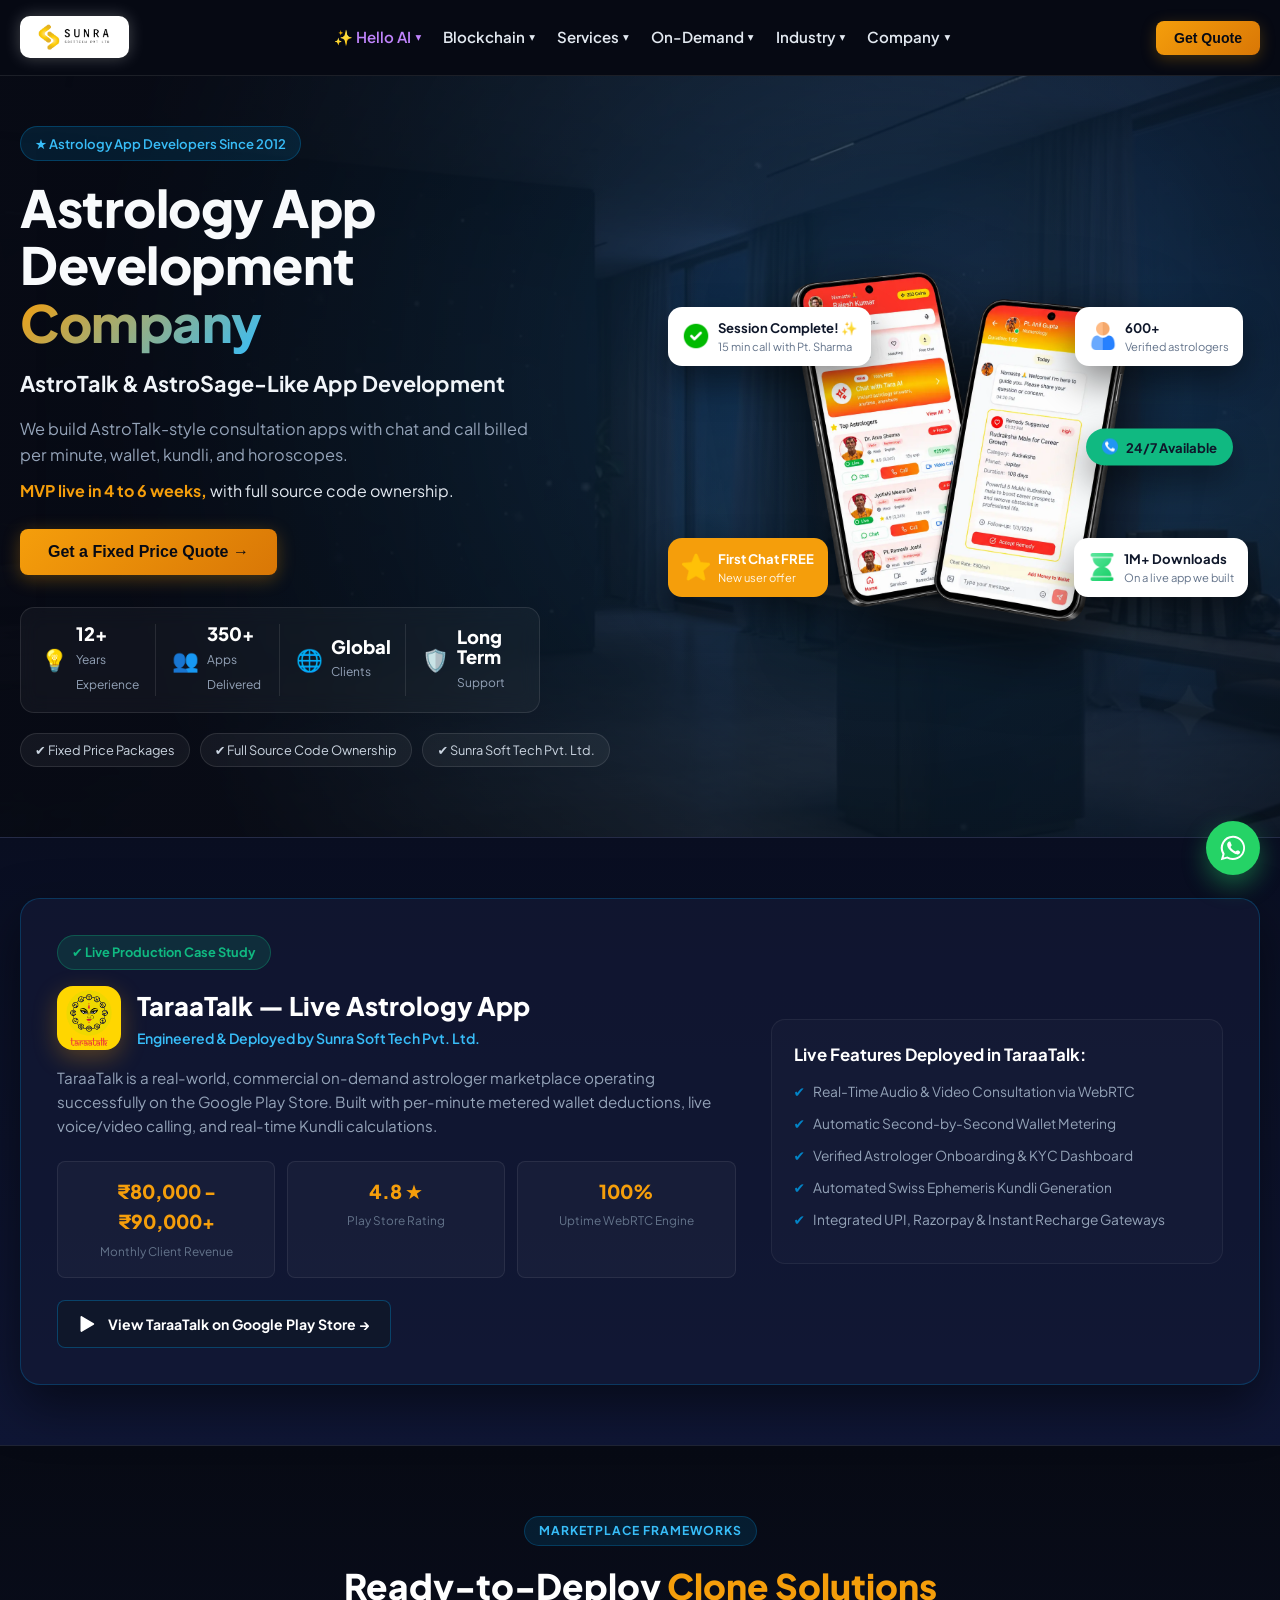
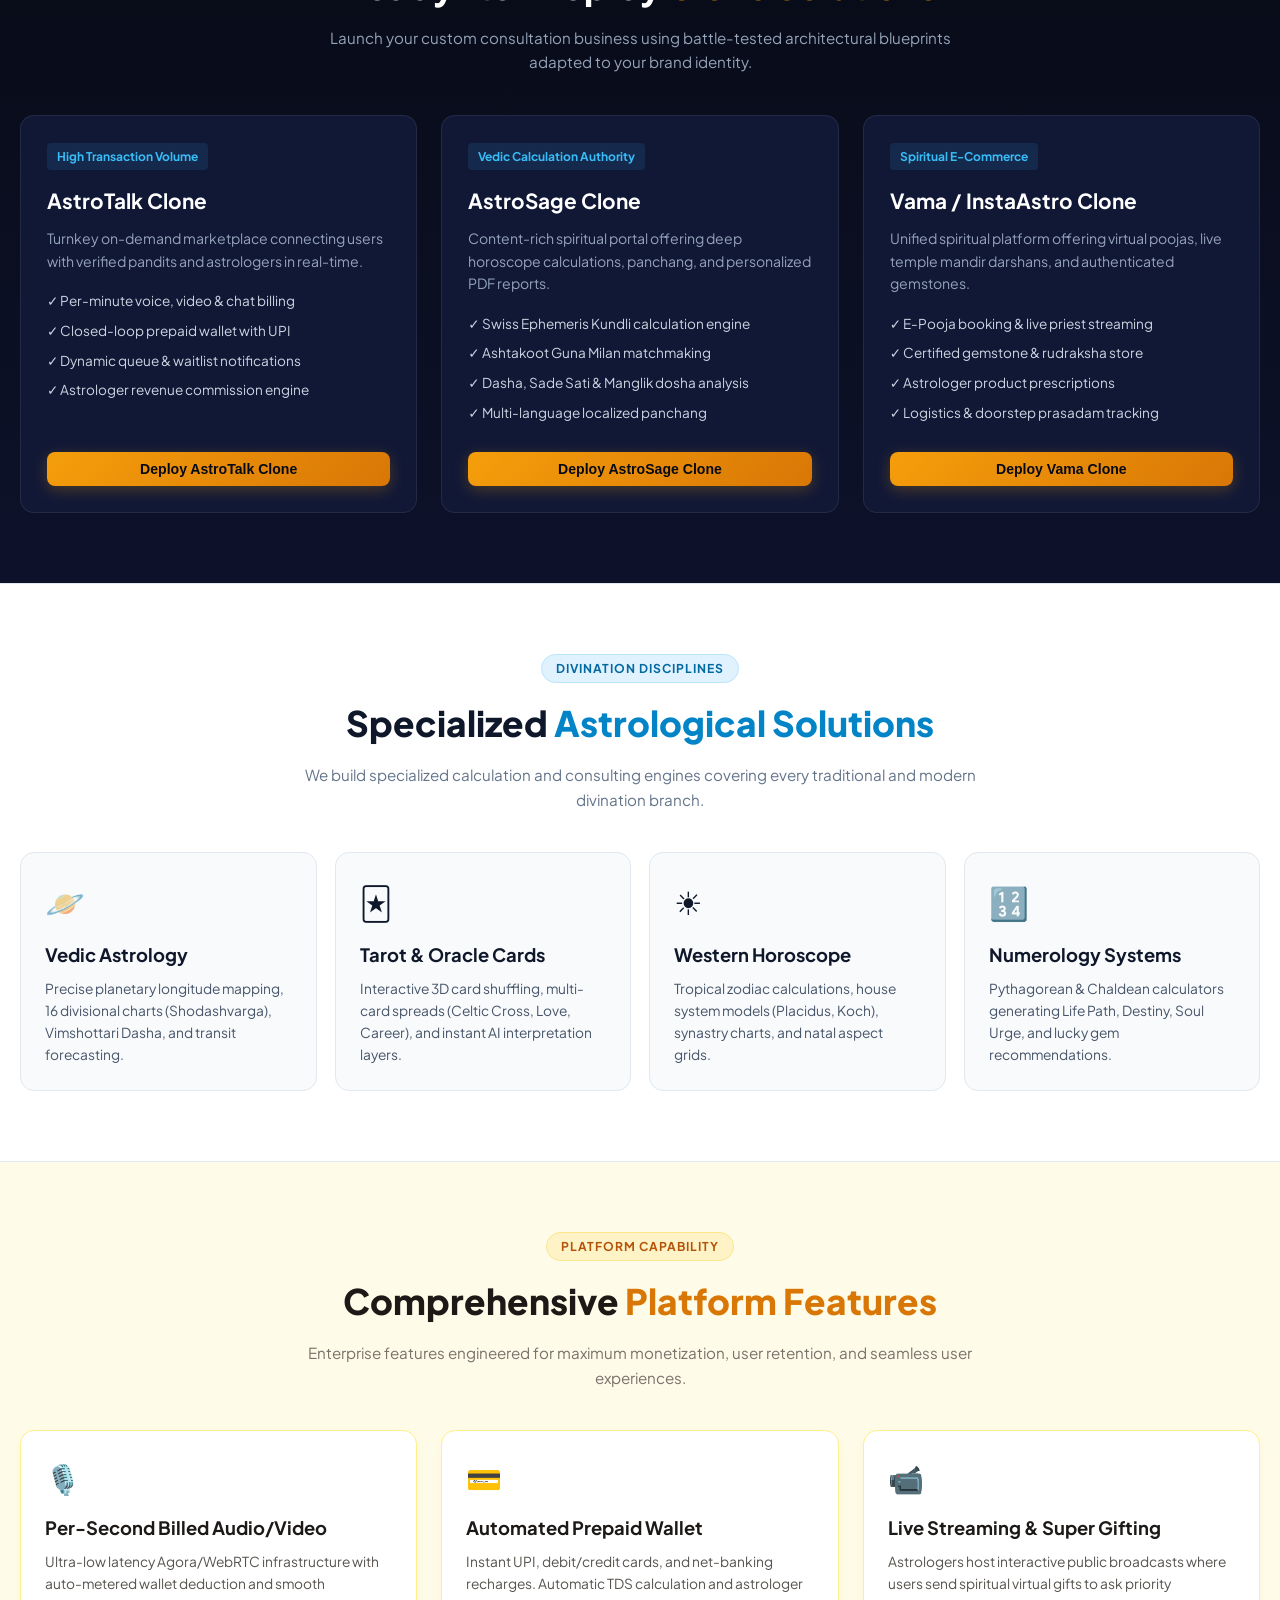
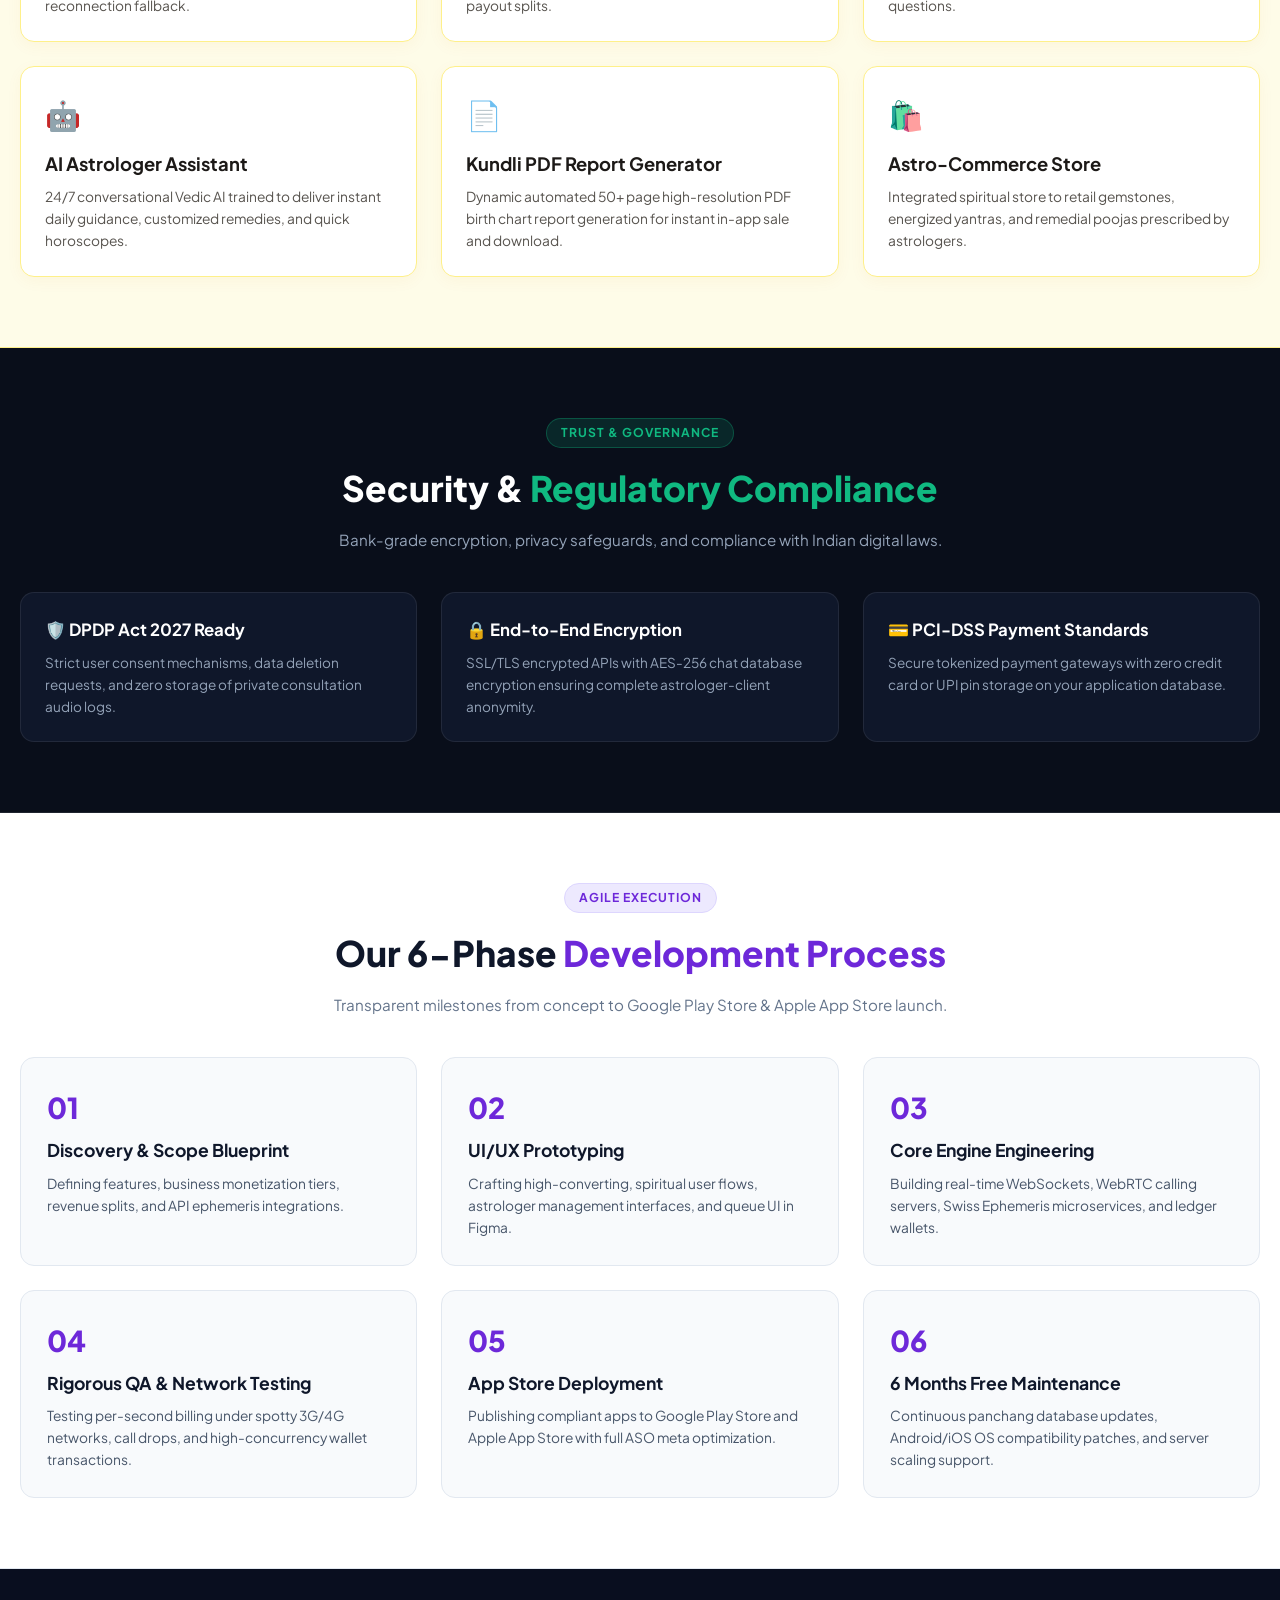
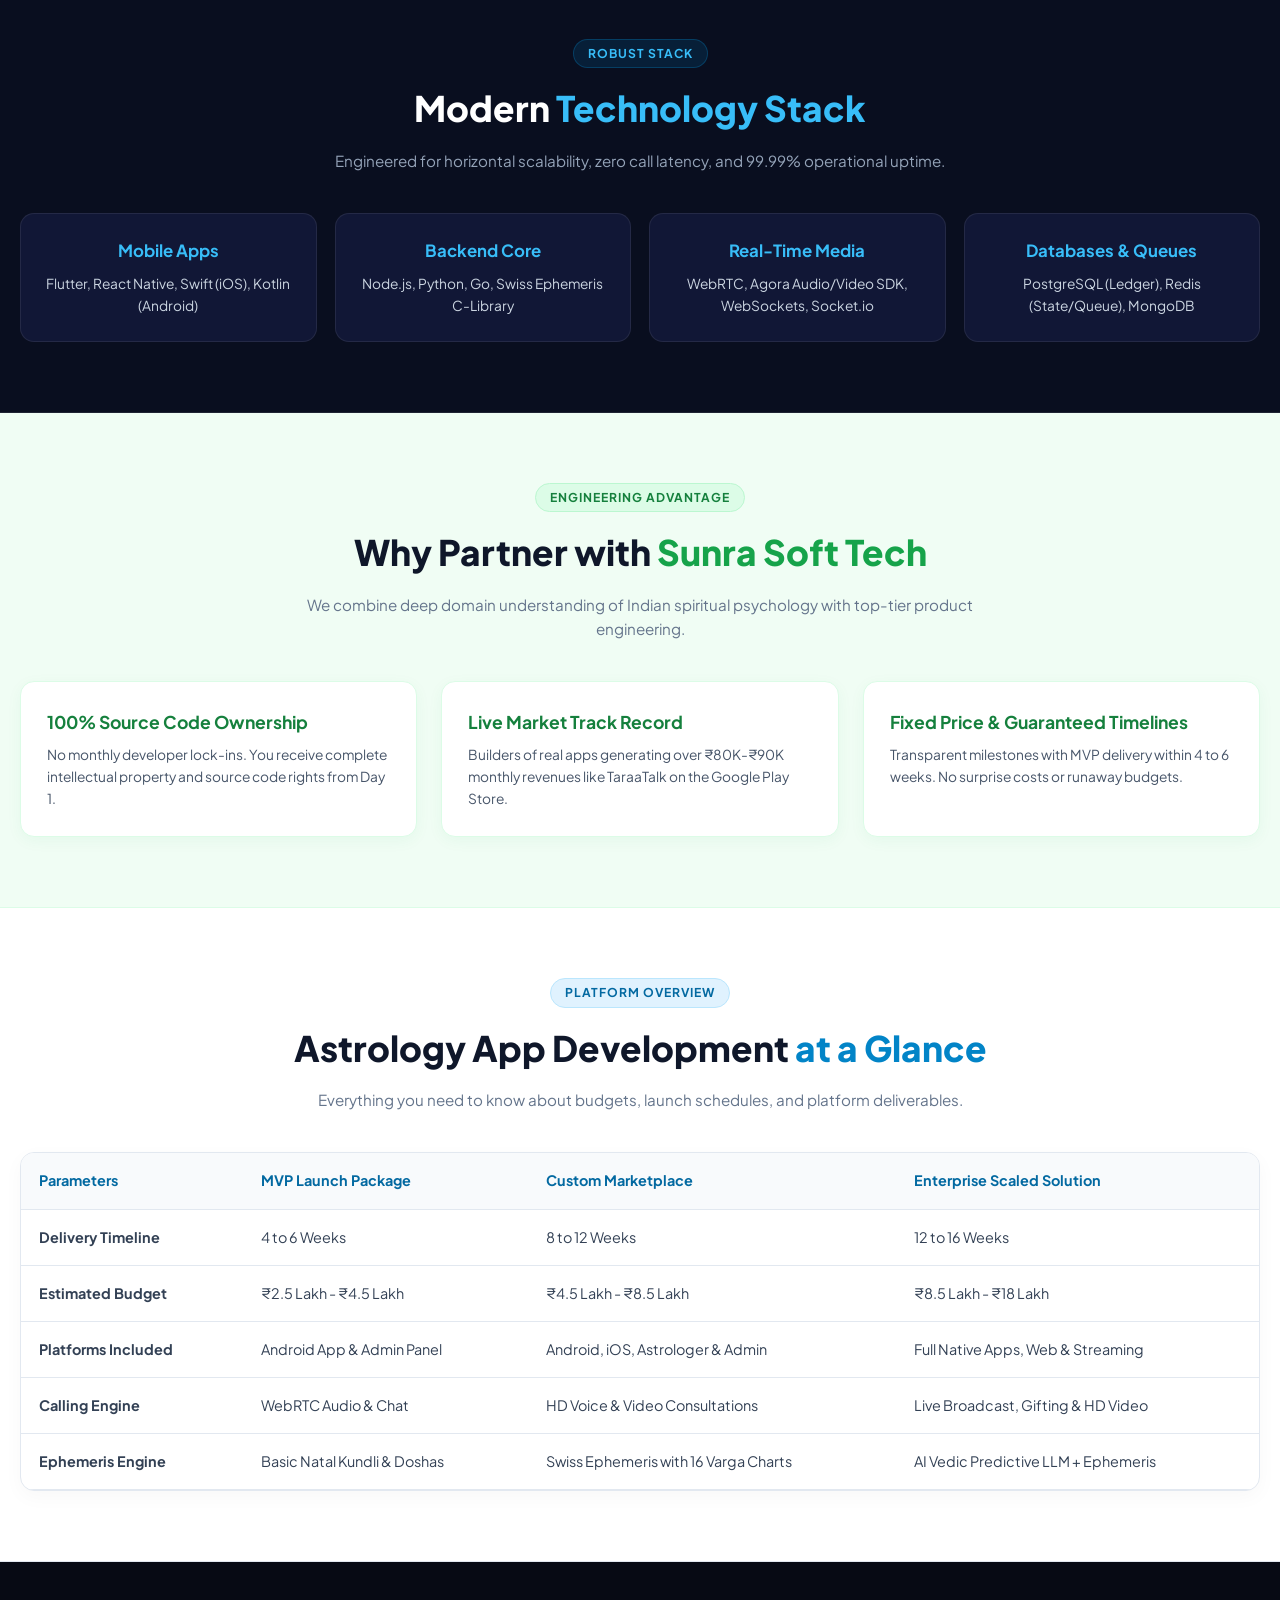
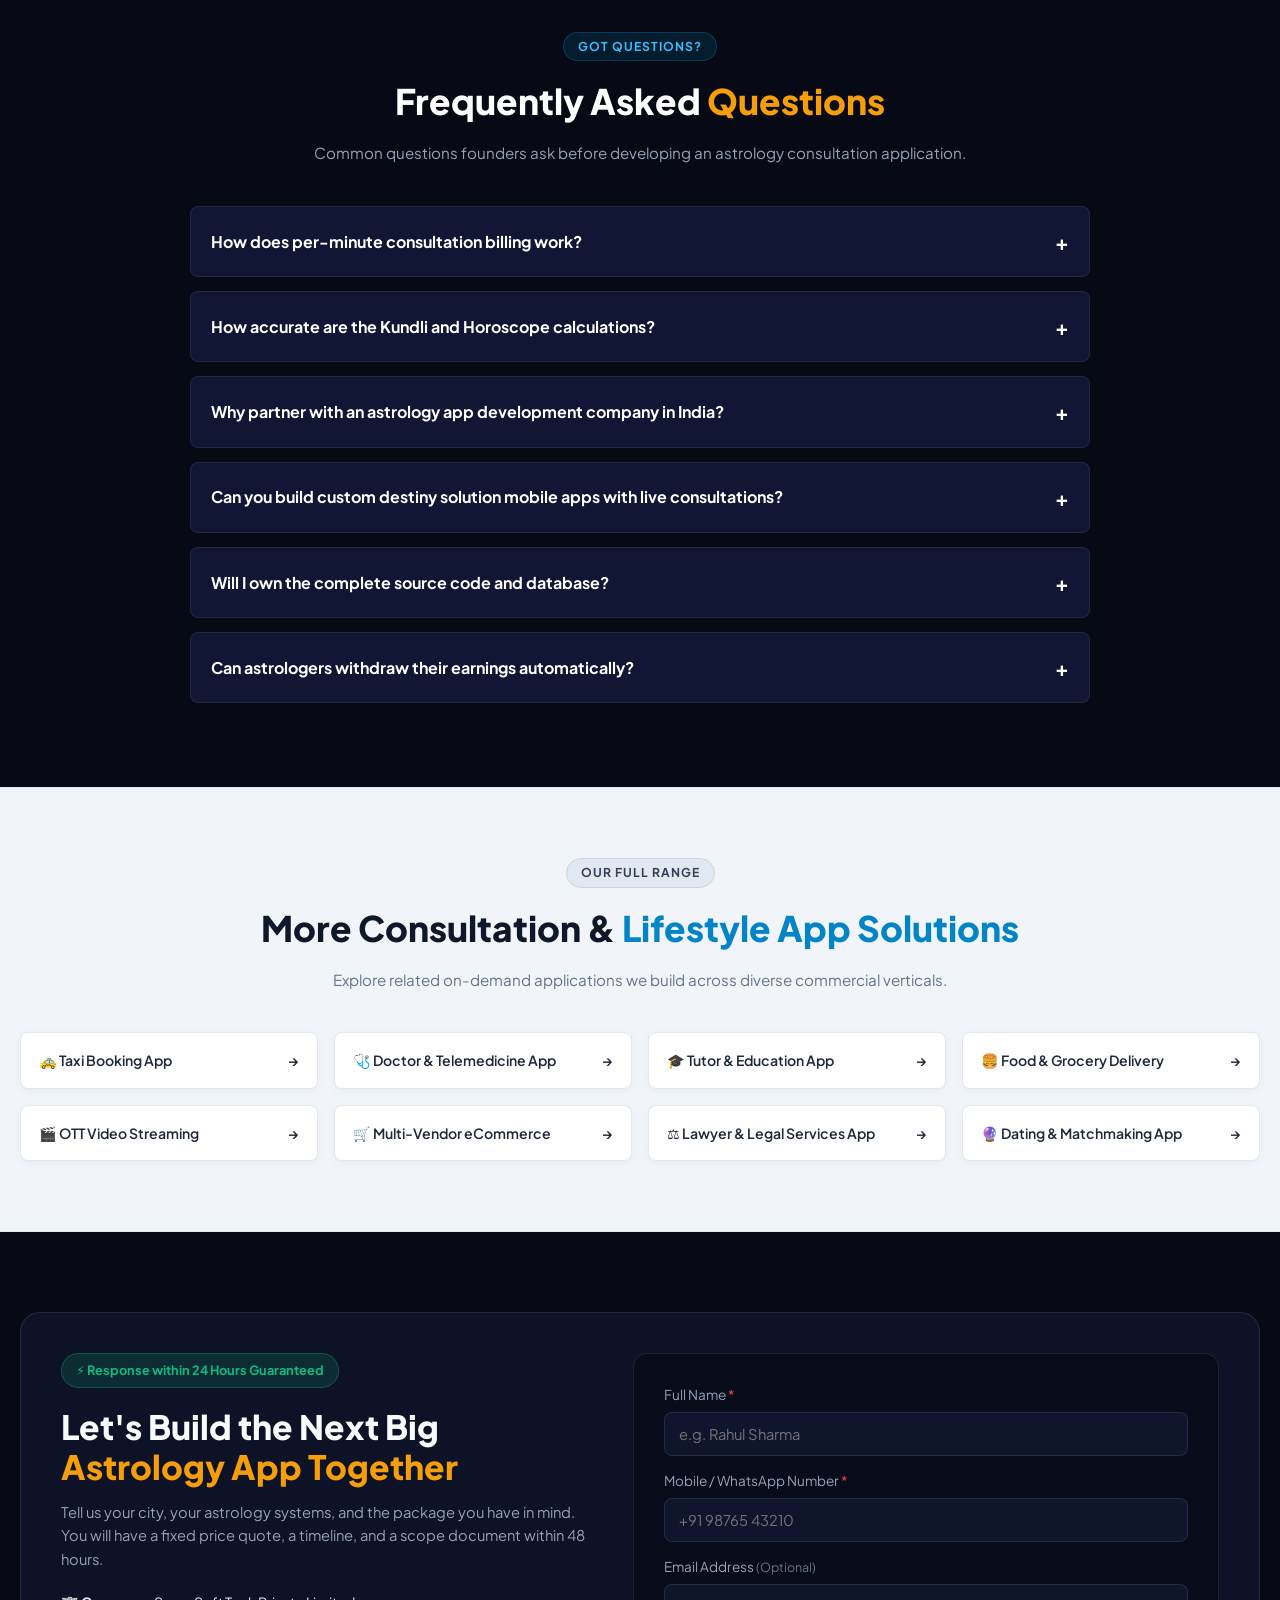
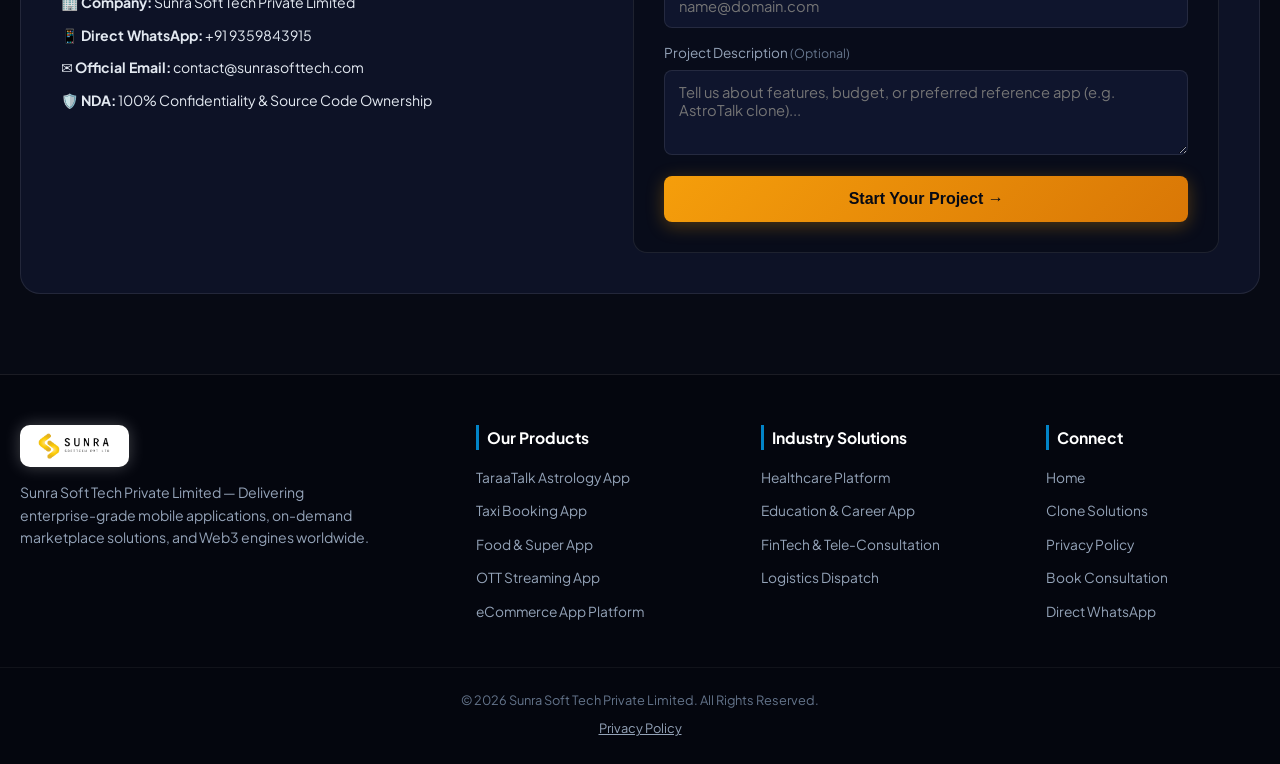
==== commit 5634649c: "Update index.html" ====
--- a/index.html
+++ b/index.html
@@ -732,6 +732,28 @@
             </div>
           </div>
 
+          <!-- New Natural FAQ: astrology app development company in india -->
+          <div class="faq-item">
+            <div class="faq-question" onclick="toggleFaq(this)">
+              <span>Why partner with an astrology app development company in India?</span>
+              <span class="faq-toggle">+</span>
+            </div>
+            <div class="faq-answer">
+              India is the epicentre of Vedic astrology logic and modern mobile engineering. Choosing an astrology app development company in India provides direct access to developers who understand Indian spiritual culture, panchang systems, UPI wallet flows, and cost-effective turnaround compared to western development agencies.
+            </div>
+          </div>
+
+          <!-- New Natural FAQ: destiny solution mobile apps -->
+          <div class="faq-item">
+            <div class="faq-question" onclick="toggleFaq(this)">
+              <span>Can you build custom destiny solution mobile apps with live consultations?</span>
+              <span class="faq-toggle">+</span>
+            </div>
+            <div class="faq-answer">
+              Yes. We engineer complete destiny solution mobile apps featuring instant birth chart generation, numerology match scores, tarot card spreads, and low-latency audio/video calling. We tailor the entire destiny and life-guidance architecture to match your branding.
+            </div>
+          </div>
+
           <div class="faq-item">
             <div class="faq-question" onclick="toggleFaq(this)">
               <span>Will I own the complete source code and database?</span>
@@ -1008,4 +1030,4 @@
   </script>
 
 </body>
-</html>+</html>
--- a/style.css
+++ b/style.css
@@ -25,6 +25,12 @@
   padding: 0;
 }
 
+html, body {
+  width: 100%;
+  max-width: 100%;
+  overflow-x: hidden;
+}
+
 html {
   scroll-behavior: smooth;
 }
@@ -34,14 +40,13 @@
   background-color: var(--bg-dark);
   color: #f8fafc;
   line-height: 1.6;
-  overflow-x: hidden;
 }
 
 .container {
   width: 100%;
   max-width: 1320px;
   margin: 0 auto;
-  padding: 0 24px;
+  padding: 0 20px;
   position: relative;
 }
 
@@ -59,9 +64,9 @@
 .whatsapp-float {
   position: fixed;
   bottom: 25px;
-  right: 25px;
-  width: 58px !important;
-  height: 58px !important;
+  right: 20px;
+  width: 54px !important;
+  height: 54px !important;
   background-color: #25d366;
   border-radius: 50%;
   display: flex;
@@ -79,8 +84,8 @@
 }
 
 .wa-svg {
-  width: 30px !important;
-  height: 30px !important;
+  width: 28px !important;
+  height: 28px !important;
   display: block;
   fill: #ffffff;
 }
@@ -100,19 +105,20 @@
   backdrop-filter: blur(14px);
   z-index: 10000;
   border-bottom: 1px solid var(--border-dark);
+  width: 100%;
 }
 
 .header-container {
   display: flex;
   align-items: center;
   justify-content: space-between;
-  height: 80px;
+  height: 75px;
   position: relative;
 }
 
 .logo-box {
   background: #ffffff;
-  padding: 6px 14px;
+  padding: 6px 12px;
   border-radius: 10px;
   box-shadow: 0 0 16px rgba(255, 255, 255, 0.25);
   display: inline-flex;
@@ -127,9 +133,9 @@
 }
 
 .brand-logo {
-  height: 34px;
+  height: 30px;
   width: auto;
-  max-width: 150px;
+  max-width: 130px;
   display: block;
   object-fit: contain;
 }
@@ -137,7 +143,7 @@
 .header-right {
   display: flex;
   align-items: center;
-  gap: 15px;
+  gap: 12px;
 }
 
 .main-nav {
@@ -182,9 +188,9 @@
 .btn-quote {
   background: linear-gradient(135deg, var(--primary), var(--primary-hover));
   color: #070a14;
-  font-size: 0.9rem;
+  font-size: 0.88rem;
   font-weight: 700;
-  padding: 10px 22px;
+  padding: 9px 18px;
   border-radius: var(--radius-sm);
   border: none;
   cursor: pointer;
@@ -200,10 +206,10 @@
 
 .mobile-menu-btn {
   display: none;
-  background: rgba(255, 255, 255, 0.05);
-  border: 1px solid rgba(255, 255, 255, 0.15);
+  background: rgba(255, 255, 255, 0.08);
+  border: 1px solid rgba(255, 255, 255, 0.2);
   color: #fff;
-  font-size: 1.5rem;
+  font-size: 1.4rem;
   cursor: pointer;
   padding: 6px 12px;
   border-radius: 8px;
@@ -363,18 +369,6 @@
   margin-right: 4px;
 }
 
-.btn-purple-glow {
-  background: linear-gradient(90deg, #9333ea, #c084fc);
-  color: #ffffff;
-  font-size: 0.85rem;
-  font-weight: 700;
-  padding: 10px;
-  border-radius: var(--radius-sm);
-  text-align: center;
-  border: none;
-  cursor: pointer;
-}
-
 .services-nav-col {
   width: 200px;
   background: #f8fafc;
@@ -457,9 +451,10 @@
    ========================================================================== */
 .hero-section {
   position: relative;
-  padding: 60px 0 80px;
+  padding: 50px 0 70px;
   overflow: hidden;
   background: radial-gradient(circle at 75% 30%, #12193b 0%, var(--bg-dark) 70%);
+  width: 100%;
 }
 
 .hero-video-container {
@@ -493,7 +488,7 @@
   position: relative;
   z-index: 3;
   display: grid;
-  grid-template-columns: 46% 54%;
+  grid-template-columns: 48% 52%;
   align-items: center;
   gap: 20px;
 }
@@ -518,6 +513,7 @@
   font-weight: 800;
   margin-bottom: 16px;
   letter-spacing: -0.5px;
+  word-break: break-word;
 }
 
 .hero-title span {
@@ -553,16 +549,18 @@
 .btn-primary {
   display: inline-flex;
   align-items: center;
+  justify-content: center;
   gap: 10px;
   background: linear-gradient(135deg, var(--primary), var(--primary-hover));
   color: #070a14;
   font-weight: 700;
-  padding: 14px 30px;
+  padding: 14px 28px;
   border-radius: var(--radius-sm);
-  font-size: 1.02rem;
+  font-size: 1rem;
   border: none;
   cursor: pointer;
   box-shadow: 0 4px 18px rgba(245, 158, 11, 0.3);
+  max-width: 100%;
 }
 
 .btn-primary:hover {
@@ -581,6 +579,7 @@
   margin-bottom: 20px;
   backdrop-filter: blur(10px);
   max-width: 520px;
+  width: 100%;
 }
 
 .stat-col {
@@ -635,14 +634,15 @@
   justify-content: center;
   align-items: center;
   width: 100%;
-  min-height: 620px;
+  min-height: 560px;
+  overflow: visible;
 }
 
 .mockup-inner {
   position: relative;
   animation: floatMockup 5s ease-in-out infinite;
-  width: 620px;
-  max-width: 100%;
+  width: 100%;
+  max-width: 540px;
   display: flex;
   justify-content: center;
   align-items: center;
@@ -651,13 +651,14 @@
 .phone-mockup-img {
   width: 100%;
   height: auto;
+  max-width: 100%;
   display: block;
   filter: drop-shadow(0 25px 40px rgba(0, 0, 0, 0.85));
 }
 
 @keyframes floatMockup {
   0%, 100% { transform: translateY(0); }
-  50% { transform: translateY(-12px); }
+  50% { transform: translateY(-10px); }
 }
 
 .float-badge {
@@ -665,24 +666,24 @@
   background: #ffffff;
   color: #0f172a;
   border-radius: var(--radius-md);
-  padding: 11px 16px;
+  padding: 10px 14px;
   box-shadow: 0 16px 36px rgba(0, 0, 0, 0.45);
   display: flex;
   align-items: center;
-  gap: 10px;
+  gap: 8px;
   z-index: 10;
   white-space: nowrap;
 }
 
 .badge-icon {
-  width: 32px;
-  height: 32px;
+  width: 28px;
+  height: 28px;
   object-fit: contain;
 }
 
 .badge-icon-sm {
-  width: 18px;
-  height: 18px;
+  width: 16px;
+  height: 16px;
   object-fit: contain;
 }
 
@@ -692,49 +693,49 @@
 }
 
 .badge-bold {
-  font-size: 0.86rem;
+  font-size: 0.82rem;
   font-weight: 700;
   color: #0f172a;
 }
 
 .badge-sub {
-  font-size: 0.74rem;
+  font-size: 0.7rem;
   color: #64748b;
 }
 
 .badge-top-left {
-  top: 30px;
-  left: -40px;
+  top: 40px;
+  left: -20px;
   animation: badgeFloat1 4.5s ease-in-out infinite;
 }
 
 .badge-top-right {
-  top: 30px;
-  right: -30px;
+  top: 40px;
+  right: -15px;
   animation: badgeFloat2 5s ease-in-out infinite;
 }
 
 .badge-mid-right {
-  top: 48%;
-  right: 0px;
+  top: 50%;
+  right: -5px;
   transform: translateY(-50%);
   background: #10b981;
   color: #fff;
-  padding: 8px 18px;
+  padding: 8px 16px;
   border-radius: 50px;
   animation: badgeFloat3 4s ease-in-out infinite;
   z-index: 15;
 }
 
 .badge-bottom-right {
-  bottom: 25px;
-  right: -45px;
+  bottom: 30px;
+  right: -20px;
   animation: badgeFloat1 4.8s ease-in-out infinite;
 }
 
 .badge-bottom-left {
-  bottom: 35px;
-  left: -40px;
+  bottom: 30px;
+  left: -20px;
   background: #f59e0b;
   color: #fff;
   animation: badgeFloat2 5.2s ease-in-out infinite;
@@ -772,10 +773,10 @@
   background: rgba(19, 25, 54, 0.7);
   border: 1px solid rgba(2, 132, 199, 0.3);
   border-radius: var(--radius-lg);
-  padding: 40px;
+  padding: 36px;
   display: grid;
   grid-template-columns: 1.2fr 0.8fr;
-  gap: 40px;
+  gap: 35px;
   align-items: center;
   box-shadow: 0 20px 50px rgba(0, 0, 0, 0.5);
 }
@@ -797,26 +798,27 @@
 .case-study-header {
   display: flex;
   align-items: center;
-  gap: 18px;
-  margin-bottom: 18px;
+  gap: 16px;
+  margin-bottom: 16px;
 }
 
 .taraatalk-logo-img {
-  width: 72px;
-  height: 72px;
-  border-radius: 18px;
+  width: 64px;
+  height: 64px;
+  border-radius: 16px;
   box-shadow: 0 8px 25px rgba(245, 158, 11, 0.3);
   background: #ffd600;
+  flex-shrink: 0;
 }
 
 .case-study-header h3 {
-  font-size: 1.8rem;
+  font-size: 1.6rem;
   font-weight: 800;
   color: #fff;
 }
 
 .case-study-header p {
-  font-size: 0.9rem;
+  font-size: 0.88rem;
   color: #38bdf8;
   font-weight: 600;
 }
@@ -824,27 +826,27 @@
 .case-metrics-grid {
   display: grid;
   grid-template-columns: repeat(3, 1fr);
-  gap: 15px;
-  margin: 25px 0;
+  gap: 12px;
+  margin: 22px 0;
 }
 
 .metric-box {
   background: rgba(255, 255, 255, 0.03);
   border: 1px solid rgba(255, 255, 255, 0.08);
-  padding: 16px;
+  padding: 14px 10px;
   border-radius: var(--radius-sm);
   text-align: center;
 }
 
 .metric-box strong {
   display: block;
-  font-size: 1.35rem;
+  font-size: 1.2rem;
   font-weight: 800;
   color: var(--primary);
 }
 
 .metric-box span {
-  font-size: 0.78rem;
+  font-size: 0.74rem;
   color: var(--text-muted);
 }
 
@@ -855,11 +857,12 @@
   background: #0f172a;
   border: 1px solid rgba(2, 132, 199, 0.4);
   color: #fff;
-  padding: 12px 24px;
+  padding: 12px 20px;
   border-radius: var(--radius-sm);
   font-weight: 700;
-  font-size: 0.92rem;
+  font-size: 0.88rem;
   transition: all 0.25s ease;
+  max-width: 100%;
 }
 
 .btn-playstore:hover {
@@ -872,17 +875,17 @@
   background: rgba(255, 255, 255, 0.02);
   border: 1px solid rgba(255, 255, 255, 0.06);
   border-radius: var(--radius-md);
-  padding: 24px;
+  padding: 22px;
 }
 
 .case-study-preview h4 {
-  font-size: 1.1rem;
+  font-size: 1.05rem;
   color: #fff;
   margin-bottom: 12px;
 }
 
 .case-features-list li {
-  font-size: 0.88rem;
+  font-size: 0.86rem;
   color: #94a3b8;
   margin-bottom: 10px;
   display: flex;
@@ -897,11 +900,11 @@
 /* Common Section Typography */
 .section-title {
   text-align: center;
-  margin-bottom: 50px;
+  margin-bottom: 40px;
 }
 
 .section-title h2 {
-  font-size: 2.3rem;
+  font-size: 2.2rem;
   font-weight: 800;
   margin-bottom: 12px;
 }
@@ -909,34 +912,34 @@
 .section-title p {
   max-width: 680px;
   margin: 0 auto;
-  font-size: 0.98rem;
+  font-size: 0.95rem;
 }
 
 .pill-tag {
   display: inline-block;
   padding: 4px 14px;
   border-radius: 50px;
-  font-size: 0.78rem;
+  font-size: 0.76rem;
   font-weight: 700;
-  margin-bottom: 14px;
+  margin-bottom: 12px;
   text-transform: uppercase;
   letter-spacing: 1px;
 }
 
 .section-padding {
-  padding: 90px 0;
+  padding: 70px 0;
 }
 
 .grid-3 {
   display: grid;
   grid-template-columns: repeat(3, 1fr);
-  gap: 26px;
+  gap: 24px;
 }
 
 .grid-4 {
   display: grid;
   grid-template-columns: repeat(4, 1fr);
-  gap: 20px;
+  gap: 18px;
 }
 
 /* ==========================================================================
@@ -961,7 +964,7 @@
   background: #111836;
   border: 1px solid rgba(255, 255, 255, 0.08);
   border-radius: var(--radius-md);
-  padding: 30px;
+  padding: 26px;
   transition: all 0.3s cubic-bezier(0.16, 1, 0.3, 1);
   display: flex;
   flex-direction: column;
@@ -987,19 +990,19 @@
 }
 
 .clone-card h3 {
-  font-size: 1.35rem;
+  font-size: 1.3rem;
   color: #fff;
   margin-bottom: 10px;
 }
 
 .clone-card p {
-  font-size: 0.9rem;
+  font-size: 0.88rem;
   color: #94a3b8;
-  margin-bottom: 20px;
+  margin-bottom: 18px;
 }
 
 .clone-card ul li {
-  font-size: 0.86rem;
+  font-size: 0.85rem;
   color: #cbd5e1;
   margin-bottom: 8px;
 }
@@ -1035,7 +1038,7 @@
 .spec-card-light {
   background: #f8fafc;
   border: 1px solid #e2e8f0;
-  padding: 28px;
+  padding: 24px;
   border-radius: var(--radius-md);
   transition: all 0.3s cubic-bezier(0.16, 1, 0.3, 1);
 }
@@ -1048,19 +1051,19 @@
 }
 
 .spec-icon {
-  font-size: 2.2rem;
-  margin-bottom: 14px;
+  font-size: 2rem;
+  margin-bottom: 12px;
   display: inline-block;
 }
 
 .spec-card-light h3 {
-  font-size: 1.2rem;
+  font-size: 1.15rem;
   color: #0f172a;
   margin-bottom: 8px;
 }
 
 .spec-card-light p {
-  font-size: 0.88rem;
+  font-size: 0.86rem;
   color: #475569;
 }
 
@@ -1094,7 +1097,7 @@
 .feat-card-warm {
   background: #ffffff;
   border: 1px solid #fef08a;
-  padding: 28px;
+  padding: 24px;
   border-radius: var(--radius-md);
   box-shadow: 0 4px 15px rgba(217, 119, 6, 0.05);
   transition: all 0.3s cubic-bezier(0.16, 1, 0.3, 1);
@@ -1107,18 +1110,18 @@
 }
 
 .feat-icon {
-  font-size: 2rem;
-  margin-bottom: 14px;
+  font-size: 1.8rem;
+  margin-bottom: 12px;
 }
 
 .feat-card-warm h3 {
-  font-size: 1.18rem;
+  font-size: 1.15rem;
   color: #1c1917;
   margin-bottom: 8px;
 }
 
 .feat-card-warm p {
-  font-size: 0.88rem;
+  font-size: 0.86rem;
   color: #57534e;
 }
 
@@ -1144,7 +1147,7 @@
 .sec-card-slate {
   background: #0f172a;
   border: 1px solid rgba(255, 255, 255, 0.08);
-  padding: 28px;
+  padding: 24px;
   border-radius: var(--radius-md);
   transition: all 0.3s ease;
 }
@@ -1156,7 +1159,7 @@
 }
 
 .sec-card-slate h4 {
-  font-size: 1.1rem;
+  font-size: 1.05rem;
   color: #fff;
   margin-bottom: 8px;
   display: flex;
@@ -1165,7 +1168,7 @@
 }
 
 .sec-card-slate p {
-  font-size: 0.86rem;
+  font-size: 0.85rem;
   color: #94a3b8;
 }
 
@@ -1199,7 +1202,7 @@
 .step-box-interactive {
   background: #f8fafc;
   border: 1px solid #e2e8f0;
-  padding: 30px;
+  padding: 26px;
   border-radius: var(--radius-md);
   position: relative;
   cursor: pointer;
@@ -1214,11 +1217,11 @@
 }
 
 .step-num-interactive {
-  font-size: 2rem;
+  font-size: 1.8rem;
   font-weight: 800;
   color: #6d28d9;
   display: block;
-  margin-bottom: 8px;
+  margin-bottom: 6px;
   transition: transform 0.3s ease;
 }
 
@@ -1227,13 +1230,13 @@
 }
 
 .step-box-interactive h4 {
-  font-size: 1.15rem;
+  font-size: 1.1rem;
   color: #0f172a;
   margin-bottom: 8px;
 }
 
 .step-box-interactive p {
-  font-size: 0.88rem;
+  font-size: 0.86rem;
   color: #475569;
 }
 
@@ -1259,7 +1262,7 @@
 .tech-card-interactive {
   background: #111736;
   border: 1px solid rgba(255, 255, 255, 0.08);
-  padding: 26px;
+  padding: 24px;
   border-radius: var(--radius-md);
   text-align: center;
   transition: all 0.3s ease;
@@ -1274,12 +1277,12 @@
 .tech-card-interactive h4 {
   color: #38bdf8;
   margin-bottom: 8px;
-  font-size: 1.1rem;
+  font-size: 1.05rem;
 }
 
 .tech-card-interactive p {
   color: #cbd5e1;
-  font-size: 0.88rem;
+  font-size: 0.86rem;
 }
 
 /* ==========================================================================
@@ -1312,7 +1315,7 @@
 .why-card-ice {
   background: #ffffff;
   border: 1px solid #dcfce7;
-  padding: 30px;
+  padding: 26px;
   border-radius: var(--radius-md);
   box-shadow: 0 4px 15px rgba(22, 163, 74, 0.05);
   transition: all 0.3s ease;
@@ -1325,13 +1328,13 @@
 }
 
 .why-card-ice h4 {
-  font-size: 1.15rem;
+  font-size: 1.1rem;
   color: #15803d;
   margin-bottom: 8px;
 }
 
 .why-card-ice p {
-  font-size: 0.88rem;
+  font-size: 0.86rem;
   color: #475569;
 }
 
@@ -1364,18 +1367,20 @@
   border-radius: var(--radius-md);
   overflow-x: auto;
   box-shadow: 0 6px 20px rgba(0, 0, 0, 0.03);
+  -webkit-overflow-scrolling: touch;
 }
 
 table {
   width: 100%;
+  min-width: 600px;
   border-collapse: collapse;
   text-align: left;
 }
 
 th, td {
-  padding: 18px 22px;
+  padding: 16px 18px;
   border-bottom: 1px solid var(--border-light);
-  font-size: 0.92rem;
+  font-size: 0.9rem;
 }
 
 th {
@@ -1425,8 +1430,8 @@
 }
 
 .faq-question {
-  padding: 20px 24px;
-  font-size: 1.05rem;
+  padding: 18px 20px;
+  font-size: 1rem;
   font-weight: 700;
   color: #fff;
   cursor: pointer;
@@ -1436,8 +1441,8 @@
 }
 
 .faq-answer {
-  padding: 0 24px 20px;
-  font-size: 0.92rem;
+  padding: 0 20px 18px;
+  font-size: 0.9rem;
   color: #94a3b8;
   line-height: 1.6;
   display: none;
@@ -1453,7 +1458,7 @@
 }
 
 .faq-toggle {
-  font-size: 1.4rem;
+  font-size: 1.3rem;
   transition: transform 0.2s ease;
 }
 
@@ -1490,12 +1495,12 @@
 .related-card-light {
   background: #ffffff;
   border: 1px solid #e2e8f0;
-  padding: 16px 20px;
+  padding: 16px 18px;
   border-radius: var(--radius-sm);
   display: flex;
   align-items: center;
   justify-content: space-between;
-  font-size: 0.9rem;
+  font-size: 0.88rem;
   color: #1e293b;
   font-weight: 600;
   box-shadow: 0 2px 8px rgba(0, 0, 0, 0.04);
@@ -1514,21 +1519,21 @@
    ========================================================================== */
 .consultation-section {
   background-color: #070a14;
-  padding: 95px 0;
+  padding: 80px 0;
 }
 
 .consultation-wrapper {
   display: grid;
   grid-template-columns: 1fr 1.1fr;
-  gap: 50px;
+  gap: 40px;
   background: #0d1226;
   border: 1px solid var(--border-dark);
   border-radius: var(--radius-lg);
-  padding: 50px;
+  padding: 40px;
 }
 
 .consultation-info h2 {
-  font-size: 2.3rem;
+  font-size: 2.1rem;
   font-weight: 800;
   margin-bottom: 14px;
   line-height: 1.2;
@@ -1545,32 +1550,32 @@
   border: 1px solid rgba(16, 185, 129, 0.3);
   padding: 6px 14px;
   border-radius: 50px;
-  font-size: 0.82rem;
+  font-size: 0.8rem;
   font-weight: 700;
-  margin-bottom: 20px;
+  margin-bottom: 18px;
 }
 
 .consultation-info p {
   color: #94a3b8;
-  font-size: 0.95rem;
-  margin-bottom: 24px;
+  font-size: 0.92rem;
+  margin-bottom: 20px;
 }
 
 .company-bullets p {
   color: #e2e8f0;
-  font-size: 0.9rem;
+  font-size: 0.88rem;
   margin-bottom: 10px;
 }
 
 .consultation-form-card {
   background: #080c1a;
-  padding: 34px;
+  padding: 30px;
   border-radius: var(--radius-md);
   border: 1px solid var(--border-dark);
 }
 
 .form-group {
-  margin-bottom: 16px;
+  margin-bottom: 14px;
 }
 
 .form-group label {
@@ -1599,12 +1604,12 @@
   border-radius: var(--radius-sm);
   color: #fff;
   font-family: inherit;
-  font-size: 0.95rem;
+  font-size: 0.92rem;
 }
 
 .form-group textarea {
   resize: vertical;
-  min-height: 90px;
+  min-height: 85px;
 }
 
 .form-group input:focus,
@@ -1636,6 +1641,7 @@
   opacity: 0;
   visibility: hidden;
   transition: all 0.25s ease;
+  padding: 20px;
 }
 
 .modal-overlay.active {
@@ -1647,9 +1653,9 @@
   background: #0e142c;
   border: 1px solid rgba(255, 255, 255, 0.15);
   border-radius: var(--radius-md);
-  padding: 32px;
+  padding: 28px;
   width: 100%;
-  max-width: 460px;
+  max-width: 440px;
   position: relative;
 }
 
@@ -1672,14 +1678,14 @@
 .site-footer {
   background-color: #04060e;
   border-top: 1px solid var(--border-dark);
-  padding: 60px 0 25px;
+  padding: 50px 0 25px;
 }
 
 .footer-content {
   display: grid;
   grid-template-columns: 2fr 1.2fr 1.2fr 1fr;
-  gap: 30px;
-  margin-bottom: 40px;
+  gap: 28px;
+  margin-bottom: 35px;
 }
 
 .footer-brand p {
@@ -1690,9 +1696,9 @@
 }
 
 .footer-col h4 {
-  font-size: 1rem;
+  font-size: 0.98rem;
   color: #fff;
-  margin-bottom: 16px;
+  margin-bottom: 14px;
   border-left: 3px solid #0284c7;
   padding-left: 8px;
 }
@@ -1703,7 +1709,7 @@
 
 .footer-col a {
   color: #94a3b8;
-  font-size: 0.88rem;
+  font-size: 0.86rem;
   display: inline-block;
 }
 
@@ -1714,9 +1720,9 @@
 
 .footer-bottom {
   border-top: 1px solid rgba(255, 255, 255, 0.05);
-  padding-top: 25px;
+  padding-top: 22px;
   color: #64748b;
-  font-size: 0.82rem;
+  font-size: 0.8rem;
   text-align: center;
 }
 
@@ -1730,7 +1736,7 @@
 .footer-legal-links a {
   color: #94a3b8;
   text-decoration: underline;
-  font-size: 0.82rem;
+  font-size: 0.8rem;
 }
 
 .footer-legal-links a:hover {
@@ -1741,11 +1747,7 @@
    13. Responsive Breakpoints
    ========================================================================== */
 @media (max-width: 1200px) {
-  .hero-grid { grid-template-columns: 46% 54%; }
-  .badge-top-left { left: -20px; }
-  .badge-bottom-left { left: -20px; }
-  .badge-top-right { right: -15px; }
-  .badge-bottom-right { right: -15px; }
+  .hero-grid { grid-template-columns: 48% 52%; }
   .case-study-card { grid-template-columns: 1fr; }
   .grid-3, .grid-4 { grid-template-columns: repeat(2, 1fr); }
   .related-grid { grid-template-columns: repeat(2, 1fr); }
@@ -1753,15 +1755,21 @@
 }
 
 @media (max-width: 992px) {
+  .header-container {
+    height: 70px;
+  }
   .mobile-menu-btn {
     display: inline-flex;
     align-items: center;
     justify-content: center;
   }
+  .header-right .btn-quote {
+    display: none; /* Mobile par header clean rakhne ke liye */
+  }
   .main-nav {
     display: none;
     position: absolute;
-    top: 80px;
+    top: 70px;
     left: 0;
     width: 100%;
     background: #080c1d;
@@ -1830,46 +1838,139 @@
   }
   .hero-grid {
     grid-template-columns: 1fr;
-    gap: 40px;
+    gap: 35px;
+    text-align: left;
   }
   .hero-mockup-wrapper {
     min-height: auto;
-    padding: 30px 0;
+    padding: 20px 0;
   }
   .mockup-inner {
-    transform: scale(0.95);
+    width: 100%;
+    max-width: 480px;
+    transform: none;
   }
   .consultation-wrapper {
     grid-template-columns: 1fr;
-    padding: 30px;
-  }
-}
-
-@media (max-width: 650px) {
+    padding: 28px;
+  }
+}
+
+@media (max-width: 768px) {
+  .section-padding {
+    padding: 55px 0;
+  }
+  .section-title {
+    margin-bottom: 30px;
+  }
+  .section-title h2 {
+    font-size: 1.85rem;
+  }
+  .case-metrics-grid {
+    grid-template-columns: 1fr;
+    gap: 10px;
+  }
+  .grid-3, .grid-4, .related-grid {
+    grid-template-columns: 1fr;
+  }
+  .consultation-section {
+    padding: 55px 0;
+  }
+  .consultation-wrapper {
+    padding: 20px;
+  }
+  .consultation-form-card {
+    padding: 20px 16px;
+  }
+}
+
+@media (max-width: 540px) {
+  .container {
+    padding: 0 16px;
+  }
+  .hero-section {
+    padding: 35px 0 50px;
+  }
   .hero-title {
     font-size: 2.2rem;
-  }
-  .mockup-inner {
-    width: 440px;
-    transform: scale(0.78);
-  }
-  .hero-mockup-wrapper {
-    margin: -30px 0;
-    min-height: 480px;
-  }
-  .grid-3, .grid-4, .related-grid {
-    grid-template-columns: 1fr;
+    line-height: 1.15;
+  }
+  .hero-subtitle {
+    font-size: 1.1rem;
+  }
+  .hero-desc {
+    font-size: 0.92rem;
   }
   .hero-stats-box {
-    flex-wrap: wrap;
+    display: grid;
+    grid-template-columns: 1fr 1fr;
+    gap: 12px;
+    padding: 12px 14px;
   }
   .stat-col {
     border-right: none;
-    width: 45%;
-  }
-  .badge-top-left { left: -10px; top: 10px; }
-  .badge-top-right { right: -10px; top: 10px; }
-  .badge-bottom-left { left: -10px; bottom: 10px; }
-  .badge-bottom-right { right: -10px; bottom: 10px; }
-  .footer-content { grid-template-columns: 1fr; }
-}+    padding: 0;
+  }
+  .hero-mockup-wrapper {
+    margin: 10px 0;
+    min-height: auto;
+    width: 100%;
+    overflow: hidden;
+  }
+  .mockup-inner {
+    width: 100%;
+    max-width: 320px;
+    animation: none; /* Mobile par CPU & rendering glitch bachane ke liye */
+  }
+  .phone-mockup-img {
+    width: 100%;
+    height: auto;
+  }
+  /* Badges ko mobile screen ke andar fit rakhna */
+  .float-badge {
+    padding: 6px 10px;
+    border-radius: 10px;
+    gap: 6px;
+  }
+  .badge-icon {
+    width: 22px;
+    height: 22px;
+  }
+  .badge-bold {
+    font-size: 0.72rem;
+  }
+  .badge-sub {
+    font-size: 0.62rem;
+  }
+  .badge-top-left {
+    left: 0;
+    top: 15px;
+    animation: none;
+  }
+  .badge-top-right {
+    right: 0;
+    top: 15px;
+    animation: none;
+  }
+  .badge-mid-right {
+    right: 0;
+    top: 52%;
+    padding: 6px 12px;
+    font-size: 0.72rem;
+    animation: none;
+  }
+  .badge-bottom-left {
+    left: 0;
+    bottom: 15px;
+    animation: none;
+  }
+  .badge-bottom-right {
+    right: 0;
+    bottom: 15px;
+    animation: none;
+  }
+  .footer-content {
+    grid-template-columns: 1fr;
+    gap: 24px;
+  }
+}
